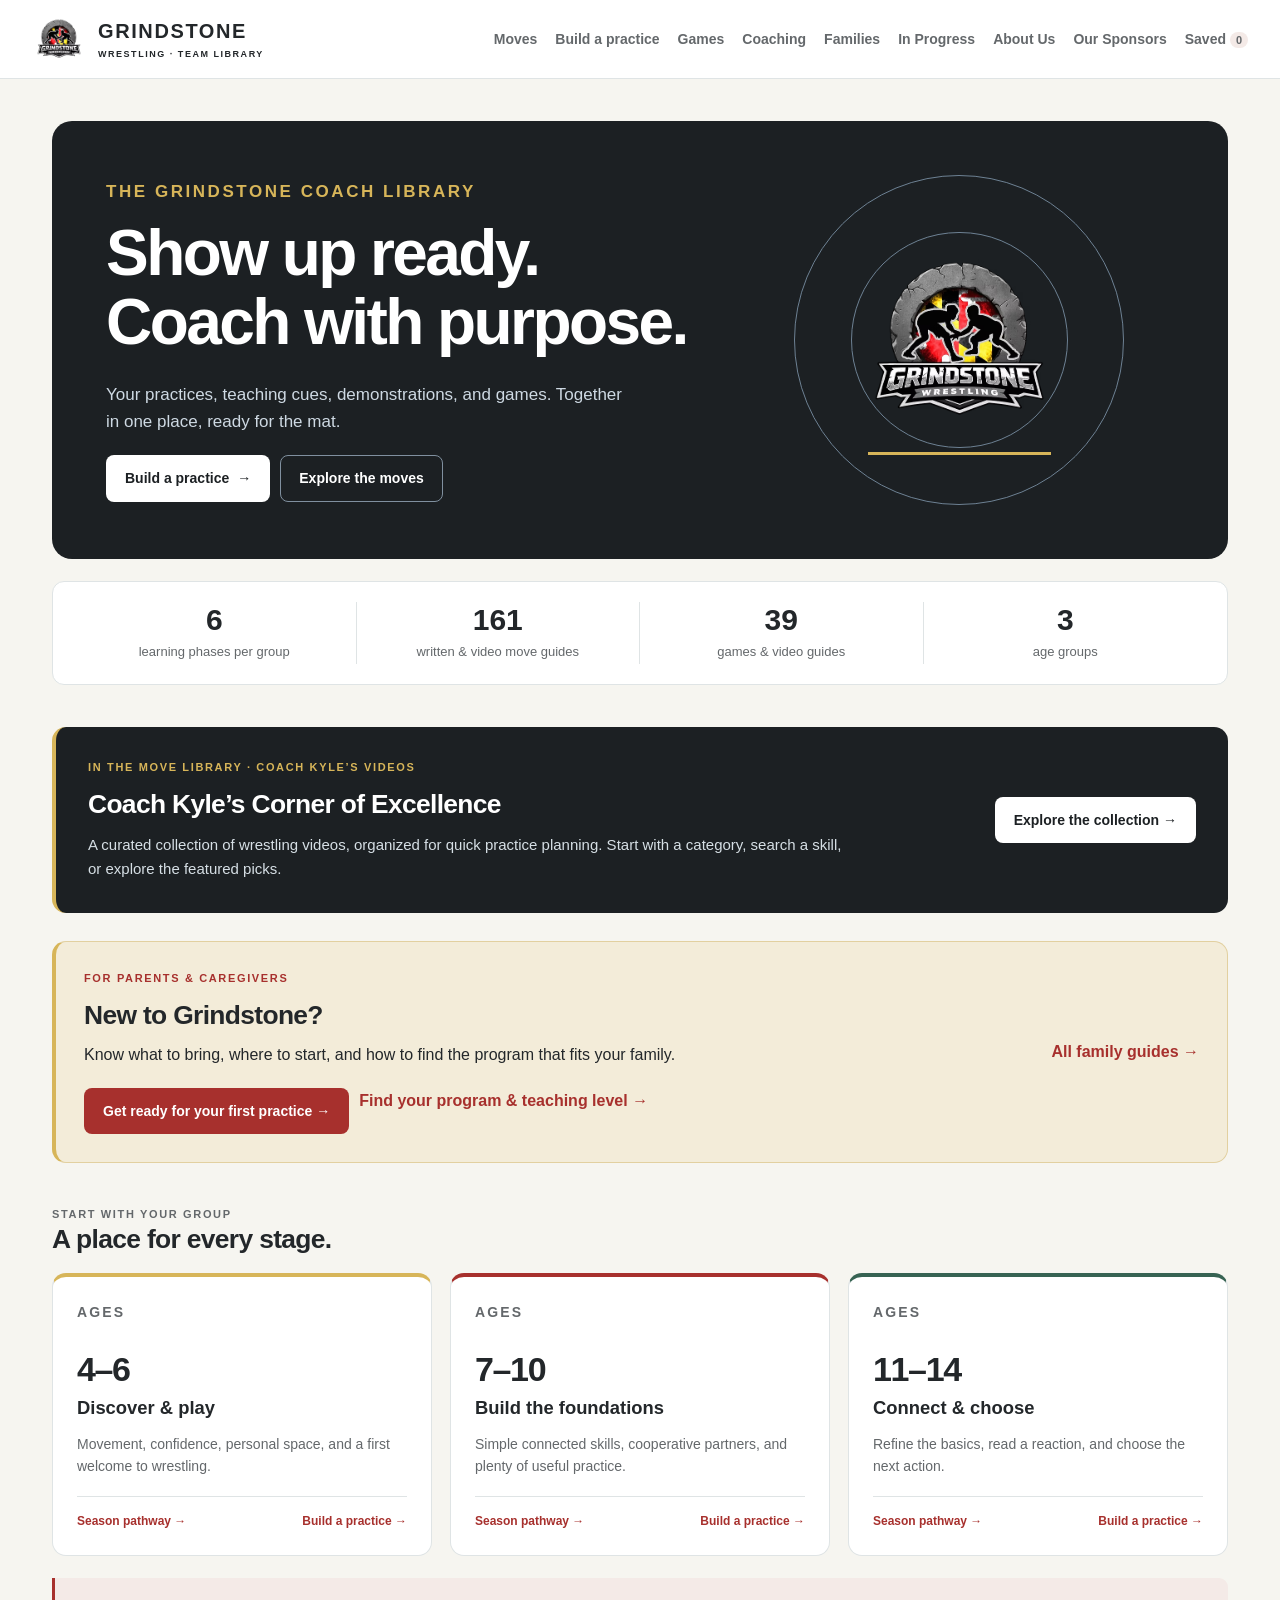
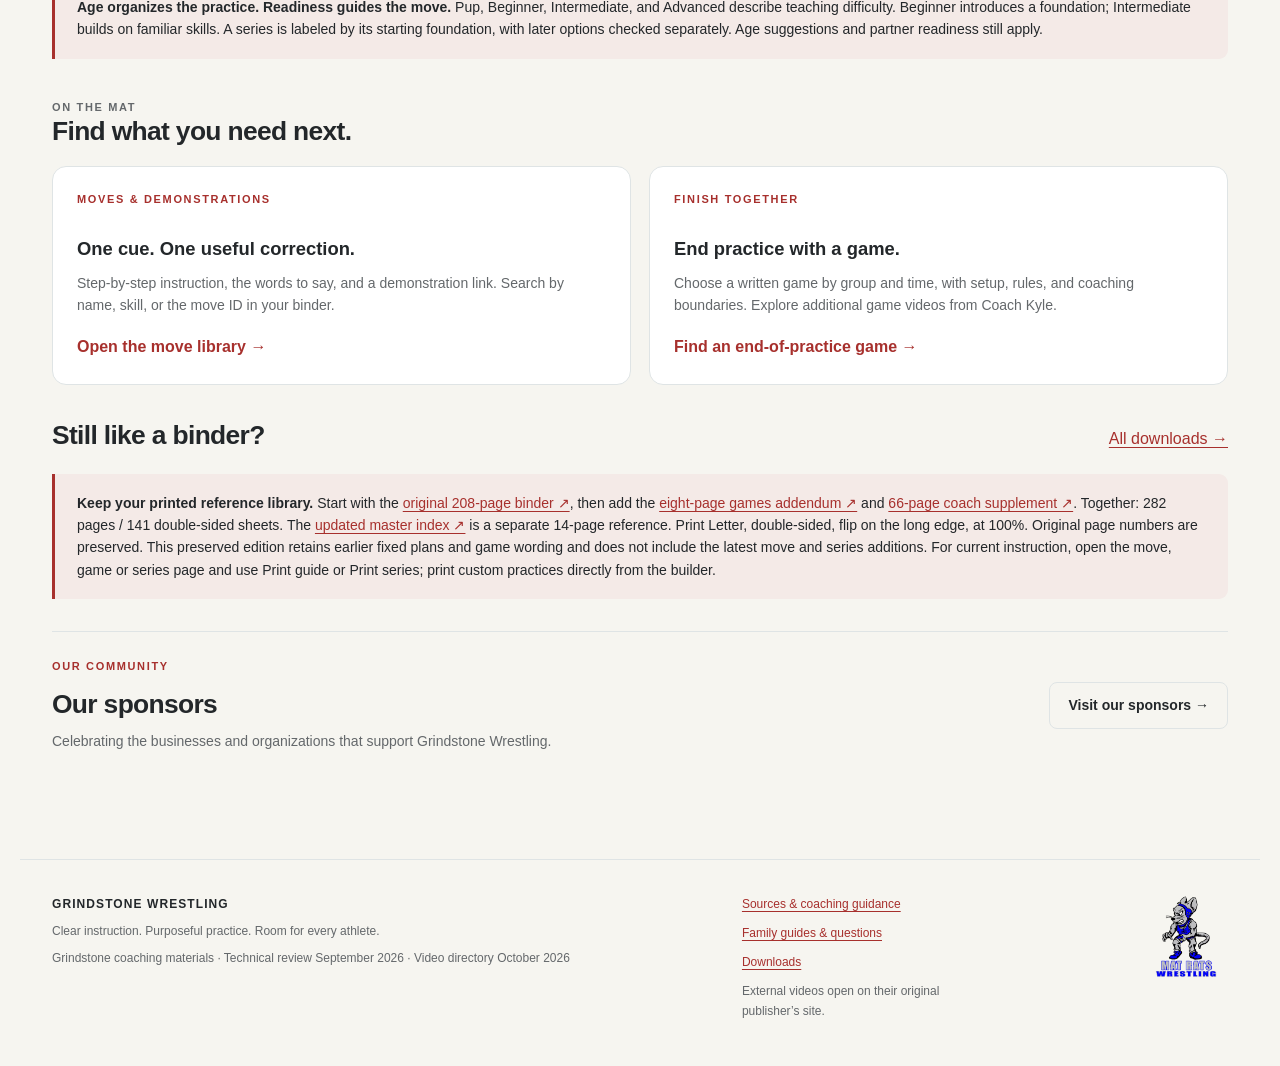
==== index.html @ ae40151b "Add four Valkyries coach biographies and portraits" ====
<!doctype html>
<html lang="en"><head><meta charset="utf-8"><meta name="viewport" content="width=device-width,initial-scale=1"><meta name="theme-color" content="#1c2023"><meta name="description" content="Grindstone Wrestling coaching library: a custom practice builder, season skill pathways, written move guides, games, Coach Kyle’s video collection, family guides, and printable resources."><title>Grindstone Wrestling | Team Library</title><link rel="icon" href="assets/grindstone-logo.png"><link rel="stylesheet" href="style.css?v=4ca89dc554951441"><link rel="stylesheet" href="practice-builder.css?v=85c6fc8cac04ddb3"><link rel="stylesheet" href="tracker.css?v=bd8558c9a87bf60a"><link rel="stylesheet" href="practice-weeks.css?v=9694ec90bd6e56fa"><link rel="stylesheet" href="practice-components.css?v=dddf33a0c3a20bec"><link rel="stylesheet" href="family-quickstart.css?v=2c8e341fd6655245"><link rel="stylesheet" href="family-layout.css?v=bd203a49f47d8bb0"><link rel="stylesheet" href="library-tags.css?v=df0f4c45fb83d7e5"><script defer src="data.js?v=37b17bb9caf6c334"></script><script defer src="game-video-fixes.js?v=f335a38151b17b1e"></script><script defer src="family-data.js?v=5dd23708ea738376"></script><script defer src="sponsors-data.js?v=70323e143d63f735"></script><script defer src="kyle-data.js?v=bf9dfcea213046a1"></script><script defer src="kyle-instruction-data.js?v=488860e9c0500130"></script><script defer src="coaches-data.js?v=f2b7b2a36d5d830c"></script><script defer src="video-additions.js?v=8f9f8f040dd5d085"></script><script defer src="game-guides-a.js?v=194e6e3c89135d4e"></script><script defer src="game-guides-b.js?v=dc04819654a781fb"></script><script defer src="game-guides-c.js?v=571a7c2d85ea2000"></script><script defer src="game-guide-library.js?v=3f4e80cde2b19f16"></script><script defer src="move-tags.js?v=8df71484b7c2ebd1"></script><script defer src="season-data.js?v=6328ae90b2279a3a"></script><script defer src="series-moves.js?v=9d34277285f79aff"></script><script defer src="series-bottom.js?v=211c71970cf83b44"></script><script defer src="series-neutral.js?v=f5ae047f15cb8068"></script><script defer src="series-top.js?v=e21d5e514ef16245"></script><script defer src="series-escapes.js?v=c2540f3968305f3a"></script><script defer src="series-foundation.js?v=773c4c048453532f"></script><script defer src="series-top-additions.js?v=112399aaa695e87b"></script><script defer src="series-neutral-additions.js?v=d6d6e8ee6f4bc394"></script><script defer src="series-ready-additions.js?v=670836607346fd11"></script><script defer src="series-neutral-next.js?v=6419f7ab7ae8ef12"></script><script defer src="series-top-next.js?v=fbc6a8b38094007c"></script><script defer src="series-defense-next.js?v=ac634275ea9de3e6"></script><script defer src="series-switch-next.js?v=a3baa597f721747b"></script><script defer src="series-western.js?v=d05718100fc098d5"></script><script defer src="series-navy.js?v=c7c18b15d5b59d89"></script><script defer src="series-leg-one.js?v=93b348d684274971"></script><script defer src="series-leg-two.js?v=3af195d7129bab5a"></script><script defer src="series-leg-escapes.js?v=046c237f5cfdb355"></script><script defer src="series-next-neutral.js?v=57aaafa769ca3c95"></script><script defer src="series-next-top.js?v=ea2548effbca03b0"></script><script defer src="series-next-bottom.js?v=51427c1d76f5232e"></script><script defer src="series-library.js?v=cf0efc7a5ab94d92"></script><script defer src="practice-frameworks.js?v=d27d1e3725abb699"></script><script defer src="pathway-data.js?v=190d50528b0abadd"></script><script defer src="series-expansion.js?v=b48f3c55fc962d6d"></script><script defer src="series-teaching-groups.js?v=dfc3ae0d0acf7b94"></script><script defer src="catalog-tags.js?v=659eaba0de85dfcf"></script><script defer src="skill-pathway.js?v=e6ef7c8a55eecb63"></script><script defer src="practice-weeks.js?v=5085e78011a995c0"></script><script defer src="practice-components.js?v=e50db696cb1d8d7a"></script><script defer src="practice-builder.js?v=e5116b4def14098e"></script><script defer src="tracker-config.js?v=cee72906b53d09b8"></script><script defer src="tracker-model.js?v=273b30e9f3ad718e"></script><script defer src="tracker-store.js?v=25a95aa0da11f5f2"></script><script defer src="tracker-ui.js?v=239043a65cdef3cd"></script><script defer src="in-progress-data.js?v=55751dc6cdb96efb"></script><script defer src="series-research-status.js?v=63956604ddf05722"></script><script defer src="in-progress.js?v=8600c8e338617196"></script><script defer src="move-reactions.js?v=f60d4e0e85b3307c"></script><script defer src="app.js?v=78ee411c33e94fb0"></script></head>
<body><a class="skip" href="#main">Skip to content</a><header class="site-header"><div class="header-inner"><a class="brand" href="#home" aria-label="Grindstone wrestling library home"><img src="assets/grindstone-logo.png" alt="" width="54" height="54"><span>GRINDSTONE<small>WRESTLING · TEAM LIBRARY</small></span></a><button id="menu-toggle" class="menu-toggle" type="button" data-menu-toggle aria-expanded="false" aria-controls="site-navigation">Menu</button><nav id="site-navigation" aria-label="Main navigation" data-open="false"><a href="#moves">Moves</a><a href="#practices">Build a practice</a><a href="#games">Games</a><a href="#coaching">Coaching</a><a href="#families">Families</a><a href="#in-progress">In Progress</a><a href="#about">About Us</a><a href="#sponsors">Our Sponsors</a><a href="#saved" class="saved-nav" aria-label="Saved items">Saved <span id="saved-count">0</span></a></nav></div></header><main id="main" tabindex="-1"><p class="loading">Opening the coaching library…</p></main><noscript><div class="noscript"><h1>Grindstone Team Library</h1><p>Enable JavaScript to search the library, or use the complete printable collection.</p><a href="downloads/coaching-binder.pdf">Open the full coaching binder</a><p><a href="downloads/parent-guide.pdf">Open the family guide</a></p></div></noscript><footer><div><strong>GRINDSTONE WRESTLING</strong><p>Clear instruction. Purposeful practice. Room for every athlete.</p><p class="fine">Grindstone coaching materials · Technical review September 2026 · Video directory October 2026</p></div><div class="footer-links"><a href="#coaching">Sources & coaching guidance</a><a href="#families">Family guides & questions</a><a href="#downloads">Downloads</a><span>External videos open on their original publisher’s site.</span></div><img src="assets/mat-rats-logo.png" width="84" height="84" alt="Westminster Mat Rats"></footer><div id="toast" role="status" aria-live="polite"></div><script defer src="analytics.js?v=58530f305f972a01"></script></body></html>
---- style.css ----
:root{--ink:#23272a;--muted:#64686b;--blue:#a7302d;--navy:#1c2023;--paper:#f6f5f0;--white:#fff;--line:#dfe4e5;--gold:#d7b559;--pale:#f4eae7;--green:#376353;--radius:14px}*{box-sizing:border-box}html{scroll-behavior:smooth;scroll-padding-top:100px}body{margin:0;color:var(--ink);background:var(--paper);font:16px/1.6 "Segoe UI",Arial,sans-serif}a{color:var(--blue);text-decoration-thickness:1px;text-underline-offset:3px}a:hover{text-decoration:underline}button,input,select{font:inherit}button,a,input,select,summary{-webkit-tap-highlight-color:transparent}:focus-visible{outline:3px solid #b38114;outline-offset:4px}button{cursor:pointer}img{max-width:100%;object-fit:contain}h1,h2,h3,p{margin-top:0}h1{font-size:clamp(2.2rem,4.2vw,3.8rem);line-height:1.08;letter-spacing:-.04em}h2{font-size:1.65rem;line-height:1.2;letter-spacing:-.025em}h3{font-size:1.15rem;line-height:1.35}p{margin-bottom:1rem}.skip{position:fixed;top:-100px;left:20px;z-index:20;padding:12px;background:white}.skip:focus{top:10px}.site-header{background:rgba(255,255,255,.98);border-bottom:1px solid var(--line);position:sticky;top:0;z-index:10}.header-inner{max-width:1300px;margin:auto;padding:12px 32px;display:flex;align-items:center;justify-content:space-between;gap:24px}.brand{display:flex;align-items:center;gap:12px;text-decoration:none;color:var(--ink);font-weight:850;font-size:20px;letter-spacing:.08em;line-height:1.2}.brand small{display:block;font-size:9px;letter-spacing:.17em;margin-top:6px}.brand img{width:54px;height:54px}.site-header nav{display:flex;align-items:center;gap:23px;white-space:nowrap}.site-header nav a{font-size:14px;font-weight:650;text-decoration:none;color:var(--muted);padding:8px 0}.site-header nav a.active{color:var(--blue);box-shadow:0 2px var(--blue)}#saved-count{font-size:11px;background:var(--pale);padding:2px 6px;border-radius:9px}main{max-width:1240px;margin:0 auto;padding:42px 32px 80px;min-height:70vh;outline:none}.eyebrow{font-size:11px;font-weight:800;letter-spacing:.15em;text-transform:uppercase;color:var(--blue);margin-bottom:13px}.hero{background:var(--navy);border-radius:20px;padding:54px;color:white;display:grid;grid-template-columns:1.4fr 1fr;gap:38px;align-items:center;overflow:hidden;position:relative}.hero .eyebrow{color:var(--gold)}.hero h1{font-size:clamp(2.6rem,5vw,4.6rem);max-width:650px;margin-bottom:24px}.hero p{max-width:520px;color:#ced9e3;font-size:17px}.mat-art{aspect-ratio:1;max-width:330px;width:100%;margin:auto;display:grid;place-items:center;border:1px solid #6d8193;border-radius:50%;position:relative}.mat-art:before{content:"";position:absolute;inset:17%;border:1px solid #6d8193;border-radius:50%}.mat-art img{width:62%;position:relative;background:transparent;border-radius:0;padding:6px}.mat-art .mat-line{position:absolute;width:56%;height:3px;background:var(--gold);bottom:15%}.buttons{display:flex;flex-wrap:wrap;gap:10px;margin:20px 0 0}.button{display:inline-flex;align-items:center;justify-content:center;gap:8px;padding:11px 18px;background:var(--blue);border:1px solid transparent;border-radius:8px;color:white;text-decoration:none;font-weight:650;font-size:14px;min-height:44px}.button:hover{background:#852522;text-decoration:none}.button.light{background:white;color:var(--navy)}.button.outline{background:transparent;border-color:var(--line);color:var(--ink)}.hero .button.outline{border-color:#80909f;color:white}.button.small{padding:7px 12px;font-size:13px}.stats{display:grid;grid-template-columns:repeat(4,1fr);background:white;border:1px solid var(--line);border-radius:12px;margin:22px 0 42px;padding:20px}.stat{text-align:center;border-right:1px solid var(--line)}.stat:last-child{border:0}.stat strong{font-size:30px;line-height:1.2;display:block}.stat span{font-size:13px;color:var(--muted)}.section-head{display:flex;gap:20px;justify-content:space-between;align-items:end;margin:35px 0 18px}.section-head h2{margin:0}.section-head p{margin:5px 0 0;color:var(--muted)}.grid{display:grid;grid-template-columns:repeat(3,minmax(0,1fr));gap:18px}.grid.two{grid-template-columns:repeat(2,minmax(0,1fr))}.card{background:var(--white);border:1px solid var(--line);border-radius:var(--radius);padding:24px;display:flex;flex-direction:column;position:relative;min-width:0}.card:hover{border-color:#a9bdcc}.card h3{margin:15px 0 10px;padding-right:20px}.card h3 a{color:var(--ink);text-decoration:none}.card h3 a:hover{color:var(--blue);text-decoration:underline}.card p{font-size:14px;color:var(--muted);margin-bottom:18px}.card .card-bottom{margin-top:auto;padding-top:15px;border-top:1px solid var(--line);display:flex;align-items:center;justify-content:space-between;gap:10px;font-size:12px;color:var(--muted)}.card-link{font-weight:700;text-decoration:none}.badge{display:inline-block;width:fit-content;padding:3px 8px;border-radius:5px;font-size:10px;font-weight:800;letter-spacing:.05em;text-transform:uppercase;background:var(--pale);color:var(--blue)}.badge.pup{background:#f3ebd1;color:#705719}.badge.advanced{background:#e6eee9;color:var(--green)}.badge.shorts{background:#faece8;color:#8f3c2c}.badges{display:flex;gap:7px;align-items:center;flex-wrap:wrap}.id{font-family:Consolas,monospace;color:var(--muted);font-size:12px}.save-button{position:absolute;right:16px;top:16px;width:36px;height:36px;border:1px solid var(--line);border-radius:50%;background:white;font-size:21px;line-height:1;color:var(--muted)}.save-button[aria-pressed=true]{background:#fff5d4;color:#825d00;border-color:#d7b559}.pathway{border-top:4px solid var(--blue)}.pathway.pup{border-top-color:var(--gold)}.pathway.advanced{border-top-color:var(--green)}.pathway .age{font-size:34px;font-weight:800;letter-spacing:-.04em}.pathway h3{margin:0 0 12px}.note{padding:18px 22px;background:var(--pale);border-left:3px solid var(--blue);border-radius:0 9px 9px 0;margin:22px 0;font-size:14px}.note p:last-child{margin-bottom:0}.page-title{max-width:760px;margin-bottom:28px}.page-title h1{margin-bottom:15px}.page-title p{font-size:17px;color:var(--muted)}.filters{display:flex;gap:13px;align-items:end;flex-wrap:wrap;padding:20px;background:white;border:1px solid var(--line);border-radius:12px;margin:22px 0}.field{display:flex;flex-direction:column;gap:6px;flex:1;min-width:145px}.field.search{flex:2;min-width:230px}.field label{font-size:11px;text-transform:uppercase;font-weight:800;letter-spacing:.07em}.field input,.field select{width:100%;min-height:44px;padding:10px 12px;border:1px solid #bbc7cf;border-radius:7px;color:var(--ink);background:white;font-size:14px}.result-count{font-size:13px;color:var(--muted);margin:16px 0}.empty{padding:45px;text-align:center;background:white;border:1px dashed #abb7bf;border-radius:12px;grid-column:1/-1}.back{display:inline-block;margin-bottom:22px;font-weight:650;font-size:13px;text-decoration:none}.detail-heading{display:flex;justify-content:space-between;gap:20px;align-items:start;margin-bottom:25px}.detail-heading h1{font-size:clamp(2rem,3.5vw,3rem);margin:12px 0 15px}.detail-heading p{max-width:760px;color:var(--muted);font-size:17px;margin:0}.detail-actions{display:flex;gap:8px;flex-shrink:0}.detail-actions button{position:static}.detail-layout{display:grid;grid-template-columns:minmax(0,1fr) 315px;gap:28px;align-items:start}.panel{border:1px solid var(--line);border-radius:var(--radius);padding:27px;background:white;margin-bottom:20px}.panel h2{font-size:1.3rem;margin-bottom:18px}.panel h3{margin-top:22px;font-size:1rem}.steps{padding:0;list-style:none;counter-reset:step}.steps li{position:relative;padding:0 0 24px 46px;counter-increment:step}.steps li:last-child{padding-bottom:0}.steps li:before{content:counter(step);position:absolute;left:0;top:0;width:29px;height:29px;background:var(--pale);color:var(--blue);border-radius:50%;text-align:center;line-height:29px;font-size:13px;font-weight:800}.cue-panel{background:var(--navy);color:white;border:0}.cue-panel h2{font-size:11px;text-transform:uppercase;letter-spacing:.13em;color:#c1d3e3}.cue{font-size:22px;font-weight:700;line-height:1.4;margin:10px 0 18px}.cue:last-child{margin-bottom:0}.meta-title{font-size:11px;font-weight:800;text-transform:uppercase;letter-spacing:.09em;color:var(--muted);margin-bottom:7px}.small-copy{font-size:14px}.correction{display:grid;grid-template-columns:1fr 1fr;gap:20px}.video-card{border-top:4px solid var(--blue)}.video-card .button{width:100%;margin-top:12px}.video-card h3{margin:13px 0 7px}.video-card p{font-size:13px;color:var(--muted)}.video-card .fine{font-size:11px}.source-list{padding-left:20px;overflow-wrap:anywhere}.source-list li{margin-bottom:16px;font-size:14px}.source-list small{display:block;color:var(--muted);margin-top:5px}details{border-top:1px solid var(--line);padding:15px 0}summary{cursor:pointer;font-weight:700;font-size:14px}details p,details li{font-size:14px}details .detail-body{padding-top:15px}.research-section{margin-bottom:18px}.research-section h3{font-size:14px}.research-section li{margin-bottom:8px}.breadcrumbs{font-size:12px;color:var(--muted);margin-bottom:20px}.chip-links{display:flex;gap:8px;flex-wrap:wrap}.chip-links a{padding:6px 10px;background:var(--pale);border-radius:5px;font-size:12px;text-decoration:none;font-weight:650}.practice-block{border-left:2px solid #b7cddd;padding:0 0 24px 23px;position:relative}.practice-block:before{content:"";position:absolute;width:10px;height:10px;left:-6px;top:7px;background:var(--blue);border-radius:50%}.practice-block:last-child{padding-bottom:0}.practice-block h3{margin:0 0 9px}.practice-time{font-size:11px;color:var(--blue);font-weight:800;letter-spacing:.04em;margin-bottom:5px}.practice-block p{margin:0;font-size:15px}.guide-layout{display:grid;grid-template-columns:230px minmax(0,1fr);gap:28px}.toc{background:white;border:1px solid var(--line);border-radius:12px;padding:20px;position:sticky;top:110px;max-height:75vh;overflow:auto}.toc a{display:block;font-size:12px;margin:12px 0;text-decoration:none}.prose{min-width:0;background:white;padding:34px;border:1px solid var(--line);border-radius:14px;overflow-wrap:anywhere}.prose h1{font-size:2rem}.prose h2{font-size:1.45rem;margin-top:38px;padding-top:20px;border-top:1px solid var(--line)}.prose h3{margin-top:25px}.prose table{width:100%;border-collapse:collapse;font-size:13px;display:block;overflow-x:auto}.prose td,.prose th{border:1px solid var(--line);padding:10px;text-align:left;vertical-align:top}.prose th{background:var(--pale)}.prose li{margin-bottom:8px}.download-card .button{align-self:start;margin-top:auto}.fine{font-size:12px;color:var(--muted)}.link-list{list-style:none;padding:0}.link-list li{padding:10px 0;border-bottom:1px solid var(--line)}footer{border-top:1px solid var(--line);max-width:1240px;margin:auto;padding:35px 32px 45px;display:flex;justify-content:space-between;gap:30px;font-size:12px;color:var(--muted)}footer strong{font-size:12px;letter-spacing:.09em;color:var(--ink)}footer p{margin:8px 0}.footer-links{display:flex;flex-direction:column;gap:10px;max-width:230px}footer img{align-self:start}.loading,.noscript{padding:45px}.muted{color:var(--muted)}#toast{position:fixed;bottom:20px;left:50%;transform:translateX(-50%);background:var(--navy);color:white;padding:10px 20px;border-radius:9px;z-index:25;opacity:0;pointer-events:none;transition:opacity .2s;font-size:13px}#toast.show{opacity:1}.inline-id{font-size:inherit;white-space:nowrap}
@media(max-width:1000px){.header-inner{flex-wrap:wrap;gap:5px}.site-header nav{width:100%;justify-content:space-between;gap:17px}.brand{font-size:18px}.brand img{width:42px;height:42px}.hero{padding:38px;grid-template-columns:1.5fr 1fr}.detail-layout{grid-template-columns:minmax(0,1fr) 275px}.guide-layout{grid-template-columns:190px minmax(0,1fr)}.toc{top:145px}html{scroll-padding-top:140px}.grid{gap:13px}.card{padding:20px}}
@media(max-width:720px){main{padding:28px 18px 50px}.header-inner{padding:10px 18px}.site-header nav{display:grid;grid-template-columns:repeat(3,minmax(0,1fr));gap:2px 12px;padding:5px 0;overflow:visible}.site-header nav a{text-align:center}.site-header nav a{font-size:12px}.hero{padding:30px 25px;grid-template-columns:1fr}.hero h1{font-size:2.8rem}.hero p{font-size:15px}.mat-art{display:none}.stats{padding:16px 8px;margin-bottom:28px}.stat strong{font-size:24px}.stat span{font-size:10px}.grid,.grid.two{grid-template-columns:1fr}.section-head{align-items:start}.section-head>a{font-size:12px;white-space:nowrap}.card{padding:22px}.pathway .age{font-size:30px}.detail-layout{grid-template-columns:1fr;gap:0}.detail-heading{flex-direction:column}.detail-heading p{font-size:15px}.detail-actions{align-self:stretch}.detail-actions .button{flex:1}.panel{padding:23px}.detail-sidebar{display:grid;grid-template-columns:1fr}.video-card{order:-1}.correction{grid-template-columns:1fr;gap:0}.filters{padding:16px;gap:12px}.field.search{flex-basis:100%;min-width:0}.field{min-width:110px}.guide-layout{grid-template-columns:1fr}.toc{position:static;max-height:200px}.prose{padding:23px}.prose h1{font-size:1.6rem}.prose h2{font-size:1.2rem}.steps li{padding-left:42px}footer{padding:25px 18px;flex-wrap:wrap;gap:20px}footer>div:first-child{flex-basis:100%}footer img{margin-left:auto;width:70px}.page-title h1{font-size:2.3rem}.note{padding:16px}.empty{padding:30px 20px}}
@media(prefers-reduced-motion:reduce){html{scroll-behavior:auto}*{transition:none!important}}
@media print{body{background:white;font-size:11pt}.site-header,footer,.back,.detail-actions,.save-button,.filters,#toast,.skip,.no-print,.toc{display:none!important}main{max-width:none;margin:0;padding:0}.detail-layout,.guide-layout{display:block}.panel,.prose{border:0;padding:0;margin-bottom:22px;break-inside:avoid}.detail-heading h1{font-size:24pt}.cue-panel{color:black;background:#eee;padding:14px}.cue-panel h2{color:black}.cue{font-size:15pt}.video-card{border-top:1px solid #999;padding-top:12px}.video-card .button{display:none}.video-card a[href]:after{content:" (" attr(href) ")";font-size:9pt}.grid{grid-template-columns:1fr 1fr}.card{break-inside:avoid}.hero{background:white;color:black;padding:0}.hero p{color:black}.mat-art{display:none}.button,.buttons{display:none}h1,h2,h3{break-after:avoid}.steps li{break-inside:avoid}.practice-block{break-inside:avoid}details:not([open]){display:none}a{color:black}.detail-sidebar{display:block}.prose table{display:table}.stats{border:0}.print-note{display:block}}
/* Family guides and resources share the coaching library's visual language. */
.family-welcome{display:grid;grid-template-columns:1.4fr 1fr;gap:32px;padding:30px;background:white;border:1px solid var(--line);border-top:4px solid var(--blue);border-radius:var(--radius);margin:24px 0 32px}.family-welcome h2{margin-bottom:12px}.family-welcome p{color:var(--muted);font-size:15px}.family-start{padding:22px;background:var(--paper);border-radius:10px;align-self:center}.family-start ol{margin:0;padding-left:22px}.family-start li{padding-left:4px;margin:8px 0;font-size:14px}.family-card .eyebrow{margin:0;color:var(--blue)}.family-card .card-link{margin-top:auto}.family-callout{display:flex;align-items:center;justify-content:space-between;gap:26px;background:#f3ecd9;border:1px solid #e2d0a0;border-left:4px solid var(--gold);border-radius:var(--radius);padding:28px;margin:28px 0}.family-callout>div{max-width:750px}.family-callout h2{margin-bottom:10px}.family-callout p:last-child{margin-bottom:0;font-size:15px;color:var(--muted)}.family-callout>.button{flex-shrink:0}.home-family{margin:0 0 38px}.presenter-feature{display:flex;justify-content:space-between;gap:24px;align-items:center}.presenter-feature p:last-child{margin-bottom:0}.presenter-feature .buttons{flex-shrink:0;margin-top:0;max-width:240px}.family-article .prose>section:first-child h2{border-top:0;margin-top:0;padding-top:0}.family-article section,.download-group{scroll-margin-top:120px}.family-toc-links{border-top:1px solid var(--line);margin-top:18px;padding-top:8px}.family-reviewed{margin-top:28px;padding-top:18px;border-top:1px solid var(--line)}.family-sources .link-list{overflow-wrap:anywhere}.faq-tools{display:flex;justify-content:space-between;gap:16px;align-items:center;margin:14px 0}.faq-tools .buttons{margin:0}.faq-tools .result-count{margin:0}.faq-list{max-width:900px}.faq-item{background:white;border:1px solid var(--line);border-radius:10px;margin:12px 0;padding:0;overflow:hidden}.faq-item summary{font-size:16px;padding:18px 22px;line-height:1.45}.faq-item[open] summary{color:var(--blue);border-bottom:1px solid var(--line)}.faq-answer{padding:18px 22px;font-size:15px;overflow-wrap:anywhere}.faq-answer p,.faq-answer li{font-size:15px}.faq-answer>:last-child{margin-bottom:0}.faq-filters{margin-bottom:12px}.faq-tools button:disabled{opacity:.5;cursor:default}.download-nav{display:flex;gap:10px;flex-wrap:wrap;margin:24px 0 32px}.download-nav a{display:flex;gap:10px;align-items:center;padding:11px 18px;background:white;border:1px solid var(--line);border-radius:8px;font-weight:700;text-decoration:none}.download-nav a:hover{border-color:var(--blue)}.download-nav span{font-size:12px;background:var(--pale);color:var(--blue);border-radius:10px;padding:1px 7px}.download-group{margin:38px 0 52px;outline:none}.download-group .section-head p{max-width:740px;font-size:15px}.download-group:focus-visible{outline:3px solid #b38114;outline-offset:8px}
@media(max-width:1000px){.family-article section,.download-group{scroll-margin-top:160px}.family-callout{align-items:flex-start;flex-direction:column}.presenter-feature{align-items:flex-start;flex-direction:column}.presenter-feature .buttons{max-width:none}}
@media(max-width:720px){html{scroll-padding-top:180px}.site-header nav{grid-template-columns:repeat(4,minmax(0,1fr));gap:2px 8px}.site-header nav a{min-height:40px;display:flex;justify-content:center;align-items:center;gap:4px}.family-welcome{grid-template-columns:1fr;padding:23px;gap:18px}.family-start{padding:18px}.family-callout{padding:23px;gap:18px}.family-callout>.button{align-self:stretch}.faq-tools{align-items:flex-start;flex-direction:column;gap:12px}.faq-item summary,.faq-answer{padding:17px 18px}.family-article section,.download-group{scroll-margin-top:180px}.download-nav{gap:7px}.download-nav a{padding:10px 12px;font-size:14px}.download-group{margin-top:28px}}
@media print{.family-welcome,.family-callout{display:block;background:white;border:1px solid #bbb;break-inside:avoid}.family-start{background:white}.faq-filters,.faq-tools .buttons,.download-nav,.family-toc-links{display:none!important}.faq-item{break-inside:avoid}.family-article .prose section{break-inside:auto}.family-reviewed{font-size:9pt}.family-callout p{color:black}}

/* Coach Kyle's collection and the club's supporters. */
.site-header nav{gap:18px}.site-header nav .kyle-nav{display:flex;flex-direction:column;justify-content:center;align-items:center;gap:2px;white-space:normal;line-height:1.15;text-align:center;font-size:12px;max-width:142px}.kyle-nav small{font-size:10px;font-weight:600}.kyle-callout{display:flex;justify-content:space-between;align-items:center;gap:30px;padding:32px;margin:28px 0;background:var(--navy);color:white;border-radius:var(--radius);border-left:4px solid var(--gold)}.kyle-callout .eyebrow{color:var(--gold)}.kyle-callout h2{margin-bottom:12px}.kyle-callout p:last-child{font-size:15px;color:#d6dfe5;margin-bottom:0}.kyle-callout>div{max-width:770px}.kyle-callout>.button{flex-shrink:0}.kyle-summary{display:flex;flex-wrap:wrap;gap:10px 22px;color:var(--muted);font-size:14px;margin-top:-10px}.kyle-summary span+span{border-left:1px solid var(--line);padding-left:22px}.kyle-featured{background:#f3ecd9;border:1px solid #e2d0a0;border-radius:12px;padding:24px;margin:26px 0}.kyle-featured h2{font-size:1.35rem;margin:0 0 16px}.kyle-featured .eyebrow{margin-bottom:8px}.kyle-featured .chip-links a{background:white;border:1px solid #e2d0a0;color:var(--ink);padding:8px 11px;line-height:1.4}.kyle-pick-filter{display:flex;align-items:center;gap:9px;min-height:44px;font-size:14px;cursor:pointer}.kyle-pick-filter input{width:18px;height:18px;accent-color:var(--blue);flex-shrink:0}.kyle-categories{display:flex;flex-wrap:wrap;gap:8px;margin:22px 0 12px}.kyle-categories button{display:flex;align-items:center;gap:9px;border:1px solid var(--line);background:white;color:var(--ink);border-radius:8px;padding:10px 13px;font-size:13px;font-weight:650;min-height:44px}.kyle-categories button[aria-pressed=true]{background:var(--navy);border-color:var(--navy);color:white}.kyle-categories span{font-size:11px;background:var(--pale);color:var(--blue);padding:1px 6px;border-radius:8px}.kyle-category-group{margin-bottom:38px}.kyle-category-group .section-head p:not(.eyebrow){font-size:14px;max-width:740px}.kyle-card{padding:0;overflow:hidden}.kyle-card-body{padding:22px;display:flex;flex-direction:column;flex:1}.kyle-card h3{padding-right:0;margin:14px 0 6px}.kyle-card .kyle-publisher{font-size:12px;font-weight:650;color:var(--blue);margin-bottom:12px}.kyle-card-links{display:flex;align-items:center;justify-content:space-between;gap:12px;flex-wrap:wrap;margin-top:auto;padding-top:8px}.kyle-card-links .card-link{font-size:12px}.kyle-thumbnail{display:grid;position:relative;place-items:center;aspect-ratio:16/9;background:#161b1f;overflow:hidden;text-decoration:none;min-width:0}.kyle-thumbnail>img{width:100%;height:100%;object-fit:contain}.kyle-play{position:absolute;top:50%;left:50%;transform:translate(-50%,-50%);display:grid;place-items:center;width:46px;height:46px;border-radius:50%;color:white;background:rgba(167,48,45,.93);font-size:20px;padding-left:3px;box-shadow:0 0 0 5px rgba(255,255,255,.12)}.kyle-image-label{position:absolute;bottom:10px;right:10px;background:rgba(0,0,0,.78);border-radius:4px;color:white;padding:4px 8px;font-size:11px;font-weight:650}.kyle-fallback{display:none;text-align:center;color:#d6dfe5;font-size:13px;padding:12px}.kyle-fallback img{display:block;margin:0 auto 7px}.kyle-thumbnail.is-fallback>img,.kyle-thumbnail.is-fallback .kyle-play{display:none}.kyle-thumbnail.is-fallback .kyle-fallback{display:block}.kyle-detail .kyle-thumbnail{border-radius:var(--radius);margin-bottom:22px}.kyle-focus{padding-left:22px}.kyle-focus li{padding-left:4px;margin-bottom:12px}.kyle-source{margin:0}.kyle-source dt{font-size:11px;text-transform:uppercase;letter-spacing:.06em;font-weight:750;color:var(--muted);margin:14px 0 4px}.kyle-source dd{margin:0 0 12px;font-size:14px;overflow-wrap:anywhere}.kyle-pager{display:grid;grid-template-columns:1fr auto 1fr;gap:20px;align-items:center;border-top:1px solid var(--line);padding-top:24px;margin-top:10px}.kyle-pager a{text-decoration:none}.kyle-pager a:last-child{text-align:right}.kyle-pager small{display:block;font-size:10px;letter-spacing:.05em;margin-bottom:6px}.kyle-pager strong{font-size:14px;color:var(--ink)}.kyle-pager-all{font-size:13px}.sponsor-home{display:flex;align-items:center;justify-content:space-between;gap:24px;padding:26px 0;margin-top:32px;border-top:1px solid var(--line)}.sponsor-home h2{margin-bottom:10px}.sponsor-home p:last-child{margin-bottom:0;color:var(--muted);font-size:14px}.sponsor-home .button{flex-shrink:0}.sponsor-empty{text-align:center;padding:48px 25px}.sponsor-empty img{margin-bottom:22px}.sponsor-empty h2{font-size:1.35rem;margin:0}.sponsor-card h2{font-size:1.3rem;margin-top:20px}.sponsor-logo{height:140px;display:grid;place-items:center;background:var(--paper);padding:18px;border-radius:9px}.sponsor-logo>img{max-width:100%;max-height:104px}.sponsor-logo-fallback{display:none;font-size:20px;font-weight:700;text-align:center}.sponsor-logo.is-fallback>img{display:none}.sponsor-logo.is-fallback .sponsor-logo-fallback{display:block}
@media(max-width:1100px) and (min-width:1001px){.header-inner{flex-wrap:wrap;gap:5px}.site-header nav{width:100%;justify-content:space-between}.brand img{width:42px;height:42px}}
@media(max-width:1000px){.site-header nav{gap:12px}.kyle-callout{align-items:flex-start;flex-direction:column}.sponsor-home{align-items:flex-start;flex-direction:column}}
@media(max-width:720px){html{scroll-padding-top:220px}.site-header nav{grid-template-columns:repeat(3,minmax(0,1fr));gap:2px 8px}.site-header nav .kyle-nav{max-width:none;font-size:11px;min-height:44px;padding:5px 0}.kyle-nav small{font-size:10px}.kyle-callout{padding:24px;gap:20px}.kyle-callout>.button{align-self:stretch}.kyle-featured{padding:20px}.kyle-filters{align-items:stretch}.kyle-pick-filter{flex-basis:100%}.kyle-categories button{padding:9px 11px}.kyle-card-body{padding:22px}.kyle-pager{grid-template-columns:1fr 1fr;gap:18px}.kyle-pager-all{grid-column:1/-1;grid-row:2;text-align:center!important}.kyle-pager a:last-child{grid-column:2;grid-row:1}.sponsor-empty{padding:35px 20px}.sponsor-home{padding-top:26px}}
@media print{.kyle-categories,.kyle-featured,.kyle-pager,.kyle-play,.kyle-image-label{display:none!important}.kyle-callout{background:white;color:black;border:1px solid #aaa}.kyle-callout p:last-child{color:black}.kyle-thumbnail{background:white;max-height:180px}.kyle-card{break-inside:avoid}.kyle-card-links a[href^=http]:after{content:" (" attr(href) ")";font-size:8pt}.sponsor-home{display:block}}

/* The video collection lives inside the searchable move and game libraries. */
.library-collection{display:flex;justify-content:space-between;align-items:center;gap:24px;padding:24px 28px;background:#f3ecd9;border:1px solid #e2d0a0;border-left:4px solid var(--gold);border-radius:var(--radius);margin:24px 0}.library-collection h2{font-size:1.3rem;margin-bottom:8px}.library-collection p:last-child{margin:0;font-size:14px;color:var(--muted)}.library-collection .button{flex-shrink:0}.library-filter-help{margin:-12px 0 22px;max-width:900px}.badge.video-guide{background:var(--navy);color:white}.coach-bio-layout{display:grid;grid-template-columns:minmax(0,1.2fr) minmax(280px,.8fr);gap:28px;align-items:start}.coach-intro{font-size:19px;font-weight:600;line-height:1.6}.coach-milestones{margin:24px 0}.coach-milestones>div{border-left:3px solid var(--gold);padding:0 0 0 18px;margin:22px 0}.coach-milestones dt{font-weight:750;color:var(--blue);margin-bottom:5px}.coach-milestones dd{margin:0;font-size:15px}.coach-gallery{display:grid;gap:24px}.coach-photo{margin:0;background:white;border:1px solid var(--line);border-radius:var(--radius);overflow:hidden}.coach-photo-frame{position:relative;overflow:hidden;background:#e8e5dd}.coach-photo-frame img{display:block;width:100%;height:auto}.coach-photo-frame.portrait{padding:24px;background:var(--navy)}.coach-photo-frame.portrait img{max-height:380px;object-fit:contain}.coach-photo figcaption{padding:17px 20px;font-size:13px;color:var(--muted)}.coach-photo figcaption p{margin:0 0 10px}.photo-credit{font-size:12px}.coach-bio .link-list{font-size:14px}
@media(max-width:1000px){.library-collection{align-items:flex-start;flex-direction:column}}
@media(max-width:720px){.library-collection{padding:21px;gap:18px}.library-collection .button{align-self:stretch}.coach-bio-layout{grid-template-columns:1fr}.coach-intro{font-size:17px}.library-filter-help{margin-top:-8px}.site-header nav .saved-nav{grid-column:2}html{scroll-padding-top:210px}}
@media print{.library-collection{display:none}.coach-bio-layout{display:block}.coach-photo{break-inside:avoid;max-width:350px;margin-bottom:20px}.coach-photo figcaption a[href]:after{content:" (" attr(href) ")";font-size:8pt}}

/* Show the credited yearbook photograph without changing the source-page pixels. */
.coach-photo-frame.yearbook-team{aspect-ratio:815/470}.coach-photo-frame.yearbook-team img{position:absolute;max-width:none;width:163.312883%;left:-4.907976%;top:-60.851064%}.coach-photo-frame.yearbook-athletic{aspect-ratio:613/362}.coach-photo-frame.yearbook-athletic img{position:absolute;max-width:none;width:217.128874%;left:-110.929853%;top:-150.828729%}
@media(max-width:720px){.filters .guide-type-field{flex-basis:100%}.guide-type-field select{width:100%}}

.about-story{max-width:940px}.about-story>p:first-child{margin-top:0}.about-story>p:last-child{margin-bottom:0}
@media(max-width:720px){.site-header nav{grid-template-columns:repeat(4,minmax(0,1fr));gap:2px 8px}.site-header nav a{white-space:normal;line-height:1.25;min-height:44px}.site-header nav .saved-nav{grid-column:auto}html{scroll-padding-top:185px}}

/* The coaching team directory and individual program profiles. */
.coach-directory{margin:28px 0 40px}.team-coach-card{border-top:4px solid var(--gold)}.coach-monogram{display:grid;place-items:center;width:62px;height:62px;border-radius:50%;background:var(--navy);color:var(--gold);font-size:22px;font-weight:750;letter-spacing:.03em;margin-bottom:22px;flex-shrink:0}.team-coach-card .eyebrow{line-height:1.5;letter-spacing:.06em;margin:0 0 9px;color:var(--blue)}.team-coach-card h2{font-size:1.4rem;margin:0 0 14px}.team-coach-card h2 a{color:var(--ink);text-decoration:none}.team-coach-card h2 a:hover{text-decoration:underline}.team-coach-card .card-link{margin-top:auto;padding-top:8px}.coach-profile-layout{display:grid;grid-template-columns:minmax(0,1.6fr) minmax(260px,1fr);align-items:start;gap:28px}.coach-profile-layout.no-aside{display:block;max-width:940px}.coach-profile-aside{display:grid;gap:24px}.coach-profile-aside .panel{margin:0}.coach-profile-aside .coach-milestones{margin:0}.coach-profile-aside .coach-milestones>div:last-child{margin-bottom:0}.coach-photo-frame.profile img{max-height:500px;object-fit:contain}.coach-supporters{margin-top:42px}.coach-bio>.coach-intro:first-child{margin-top:0}.breadcrumbs{display:flex;align-items:center;gap:9px;flex-wrap:wrap}
@media(max-width:720px){.coach-profile-layout{grid-template-columns:1fr}.coach-monogram{width:54px;height:54px;font-size:20px;margin-bottom:18px}.coach-directory{margin-top:20px}.coach-profile-aside{gap:20px}.coach-profile-layout .prose .buttons .button{width:100%}}
@media print{.coach-profile-layout{display:block}.coach-profile-aside{display:block;margin-top:25px}.breadcrumbs{display:none}.coach-monogram{background:#eee;color:#222}.team-coach-card{border-top-color:#999}.team-coach-card .card-link{display:none}.coach-profile-aside .coach-photo{max-width:350px}}

.coach-photo-frame.profile{display:grid;place-items:center;min-height:210px;padding:18px;background:var(--navy)}.coach-photo-frame.profile img{width:auto;max-width:100%;height:auto;margin:auto}.coach-photo-fallback{display:none;align-items:center;flex-direction:column;gap:12px;color:#d6dfe5;font-size:14px;text-align:center;padding:18px}.coach-photo-fallback .coach-monogram{margin:0;border:1px solid var(--gold)}.coach-photo-frame.profile.is-fallback>img{display:none}.coach-photo-frame.profile.is-fallback .coach-photo-fallback{display:flex}
/* Full coaching instructions for Coach Kyle's collection. */
.kyle-verification{padding:18px 22px;background:#f3ecd9;border:1px solid #e2d0a0;border-left:4px solid var(--gold);border-radius:10px;margin:8px 0 18px;font-size:14px}.kyle-verification p{margin:0}.kyle-verification p+p{margin-top:7px}.kyle-section-nav{display:flex;flex-wrap:wrap;gap:8px;margin:18px 0 28px}.kyle-section-nav a{display:flex;align-items:center;min-height:42px;padding:8px 12px;background:white;border:1px solid var(--line);border-radius:7px;font-size:12px;font-weight:700;text-decoration:none}.kyle-section-nav a:hover{border-color:var(--blue);text-decoration:underline}.kyle-instruction-section{scroll-margin-top:20px;outline:none}.kyle-instruction-section:focus-visible{outline:3px solid #b38114;outline-offset:4px}.kyle-instruction-section .correction+.correction{border-top:1px solid var(--line);padding-top:20px;margin-top:20px}.kyle-instruction-section h3{font-size:1.1rem}.kyle-instruction-section .meta-title{margin-top:15px}.kyle-instruction-section .meta-title:first-child{margin-top:0}.kyle-age-adaptations{margin:0}.kyle-age-adaptations>div{border-left:3px solid var(--gold);padding-left:16px;margin:22px 0}.kyle-age-adaptations>div:first-child{margin-top:0}.kyle-age-adaptations>div:last-child{margin-bottom:0}.kyle-age-adaptations dt{font-weight:750;margin-bottom:6px}.kyle-age-adaptations dd{margin:0}.kyle-boundaries{padding-left:22px}.kyle-boundaries li{padding-left:4px;margin:12px 0}.kyle-instruction-layout aside{min-width:0}.kyle-instruction-layout aside .kyle-thumbnail{margin-bottom:24px}.kyle-instruction-section .link-list{font-size:14px;overflow-wrap:anywhere}
@media(max-width:1000px){.kyle-instruction-section{scroll-margin-top:20px}}
@media(max-width:720px){.kyle-section-nav{gap:6px;margin-bottom:22px}.kyle-section-nav a{font-size:12px;padding:8px 10px}.kyle-verification{padding:16px}.kyle-instruction-section{scroll-margin-top:20px}.kyle-instruction-layout .panel{padding:22px}.kyle-age-adaptations>div{padding-left:14px}}
@media print{.kyle-section-nav{display:none}.kyle-verification{background:white;border:1px solid #aaa;padding:12px;font-size:9pt;break-inside:avoid}.kyle-instruction-layout{display:block}.kyle-instruction-section{break-inside:auto}.kyle-instruction-section .correction,.kyle-age-adaptations>div,.kyle-boundaries li{break-inside:avoid}.kyle-instruction-section .link-list a[href]:after{content:" (" attr(href) ")";font-size:8pt}.kyle-instruction-layout aside .kyle-thumbnail{max-width:320px}.kyle-instruction-section.cue-panel{background:#eee;color:black;padding:14px}}
/* Genuine coach portraits in the team directory, with the same initials fallback. */
.coach-card-portrait{display:grid;place-items:center;aspect-ratio:4/3;background:var(--navy);border-radius:9px;margin-bottom:22px}.coach-card-portrait>img{position:absolute;inset:0;width:100%;height:100%;object-fit:contain}.coach-card-portrait>.coach-monogram{display:none;width:96px;height:96px;margin:0;border:1px solid var(--gold);font-size:32px}.coach-card-portrait.is-fallback>img{display:none}.coach-card-portrait.is-fallback>.coach-monogram{display:grid}
@media print{.coach-card-portrait{height:120px;aspect-ratio:auto;margin-bottom:14px;background:#eee}.coach-card-portrait>.coach-monogram{width:74px;height:74px;border-color:#777;font-size:26px}}
/* Supplementary practice videos stay attached to existing guides. */
.variation-labels{margin:14px 0 0;padding-top:12px;border-top:1px solid var(--line);font-size:12px!important;line-height:1.55;color:var(--muted)}.variation-labels strong{color:var(--ink)}.practice-video-link{display:flex;justify-content:space-between;align-items:center;gap:20px;margin:-8px 0 28px;padding:0 4px}.practice-video-link p{max-width:720px;margin:0;color:var(--muted);font-size:14px}.practice-video-link a{flex-shrink:0}.practice-video-results{display:grid;gap:24px;max-width:960px}.practice-video-card{min-width:0;padding:25px;background:white;border:1px solid var(--line);border-radius:10px;scroll-margin-top:24px;overflow-wrap:anywhere}.practice-video-card h3{font-size:1.35rem;margin:14px 0 6px}.practice-video-card h4{font-size:1rem;margin:20px 0 10px}.practice-video-card p,.practice-video-card li,.practice-video-card dd{font-size:14px}.practice-video-card .practice-video-publisher{font-size:12px;color:var(--blue);font-weight:700}.practice-video-card .steps{padding-left:25px}.practice-video-card .steps li{margin-bottom:12px}.practice-adaptation{margin-top:22px}.practice-video-card details+details{margin-top:14px}.practice-video-card summary{line-height:1.5}.practice-video-ages{margin:0}.practice-video-ages>div{border-left:3px solid var(--gold);padding-left:14px;margin:16px 0}.practice-video-ages dt{font-weight:750;font-size:14px}.practice-video-ages dd{margin:5px 0 0}.practice-guide-links{border-top:1px solid var(--line);padding-top:18px;margin-top:20px}.practice-variations .practice-video-card{margin:20px 0}.practice-variations>.card-link{display:inline-block;margin-top:6px}.practice-video-card:focus-visible{outline:3px solid #b38114;outline-offset:4px}
@media(max-width:720px){.practice-video-link{align-items:flex-start;flex-direction:column;gap:10px}.practice-video-card{padding:20px}.practice-variations.panel{padding:22px}.practice-variations .practice-video-card{padding:18px}.practice-video-card h3{font-size:1.2rem}}
@media print{.practice-video-link{display:none}.practice-video-card{padding:12px;border-color:#aaa;break-inside:auto}.practice-video-card li,.practice-video-ages>div{break-inside:avoid}.practice-video-card a[href^=http]:after{content:" (" attr(href) ")";font-size:8pt}.practice-video-results{display:block}.practice-video-results>.practice-video-card{margin-bottom:20px}}

/* Shared move categories */
a.category-tag{text-decoration:none;white-space:normal;line-height:1.4;border:1px solid #bed0df}a.category-tag:hover{background:var(--navy);color:white;border-color:var(--navy)}a.category-tag:focus-visible{outline:3px solid #b38114;outline-offset:3px}.category-field select{max-width:100%}.card-bottom .category-tag{max-width:70%}
@media(max-width:720px){.filters .category-field{flex-basis:100%}.category-field select{width:100%}}

/* Shared filters and saved entries across every collection. */
.unassigned-filter{display:flex;align-items:center;gap:10px;flex-basis:100%;min-height:44px;font-size:14px;cursor:pointer}.unassigned-filter input{width:18px;height:18px;flex-shrink:0;accent-color:var(--blue)}.badge.unassigned{background:#f3ecd9;color:#705719}.save-button{width:44px;height:44px;flex-shrink:0}.card:not(.kyle-card)>.badges,.practice-video-card>.badges{padding-right:44px}.kyle-card>.save-button{z-index:1}.practice-video-card{position:relative}

/* Fast library browsing, learning phases, and guide shortcuts. */
.library-filters{display:block;margin-top:18px}.filter-primary,.filter-secondary{display:flex;align-items:end;gap:13px;flex-wrap:wrap}.filter-primary>.button{flex-shrink:0}.filter-options{padding:10px 0 0;margin-top:12px}.filter-options>summary{min-height:36px;display:list-item;align-content:center}.filter-secondary{padding-top:12px}.filter-options>.fine{margin:10px 0 0;max-width:900px}.collection-links{display:flex;gap:8px 20px;align-items:center;flex-wrap:wrap;margin:-6px 0 20px;font-size:13px}.collection-links>span{font-size:11px;font-weight:750;text-transform:uppercase;letter-spacing:.07em;color:var(--muted)}.collection-links>a{min-height:36px;display:inline-flex;align-items:center;font-weight:650}
.mat-guide-nav{display:flex;gap:8px;flex-wrap:wrap;margin:-5px 0 18px}.mat-guide-nav>a{display:inline-flex;align-items:center;justify-content:center;min-height:44px;padding:8px 15px;border:1px solid var(--line);background:white;border-radius:7px;font-size:14px;font-weight:700;text-decoration:none}.mat-guide-nav>a:hover{border-color:var(--blue)}.mat-cues{padding:18px 24px}.mat-cues h2{margin-bottom:8px}.mat-cues .cue{font-size:20px;margin:6px 0}.panel[id^="guide-"]{scroll-margin-top:20px}.detail-actions{flex-wrap:wrap}
.season-path{padding:22px 24px;border:1px solid #e2d0a0;border-left:4px solid var(--gold);border-radius:12px;background:#fffdf6;margin:0 0 22px}.season-path h2{font-size:1.35rem;margin:0 0 8px}.season-path .eyebrow{margin-bottom:8px}.season-heading p:not(.eyebrow),.season-summary{font-size:14px;max-width:940px;margin-bottom:12px}.season-ages{display:flex;gap:8px;flex-wrap:wrap;margin:12px 0}.season-ages a{padding:8px 14px;min-height:44px;display:flex;align-items:center;background:white;border:1px solid var(--line);border-radius:7px;text-decoration:none;font-weight:650;font-size:14px}.season-ages a[aria-current=true]{background:var(--navy);color:white;border-color:var(--navy)}.season-phases{display:grid;grid-template-columns:repeat(3,minmax(0,1fr));gap:8px;margin:14px 0}.season-phases button{padding:10px 12px;min-height:58px;text-align:left;border:1px solid #d8d2bf;background:white;color:var(--ink);border-radius:7px;line-height:1.35;font-size:13px;font-weight:650}.season-phases button span{display:block;font-size:10px;letter-spacing:.03em;color:var(--muted);font-weight:600;margin-bottom:5px}.season-phases button[aria-pressed=true]{border-color:var(--blue);box-shadow:inset 0 0 0 1px var(--blue);background:var(--pale)}.season-phase-detail{background:white;border:1px solid var(--line);padding:17px 19px;border-radius:8px;margin:14px 0;font-size:14px}.season-phase-detail h3{margin:0 0 8px}.season-phase-detail p,.season-phase-detail ul{margin-bottom:12px}.season-guidance,.season-extensions{padding-bottom:0}.season-guidance dl{margin-bottom:0}.season-guidance dl>div{margin:0 0 14px}.season-guidance dt{font-size:14px;font-weight:700}.season-guidance dd{margin:3px 0 0;font-size:14px}.season-extensions section+section{border-top:1px solid var(--line);padding-top:18px;margin-top:18px}.season-extensions .meta-title{margin:17px 0 8px}.season-extensions section{font-size:14px}.season-extensions h3{margin-bottom:10px}
.practice-locations{display:grid;grid-template-columns:repeat(2,minmax(0,1fr));gap:18px;margin:20px 0}.practice-location{min-width:0;border:1px solid var(--line);border-radius:10px;padding:20px;background:var(--paper)}.practice-location h3{margin:0 0 12px}.practice-location address{font-style:normal;font-size:14px}.location-cue{border-left:3px solid var(--gold);padding:10px 14px;background:white;font-weight:650}.location-photo{display:block;width:100%;height:auto;max-height:260px;object-fit:contain;border-radius:7px;background:white;margin:14px 0}.practice-location .buttons{margin-top:14px}
@media(max-width:720px){.filter-primary{display:grid;grid-template-columns:minmax(0,1fr) auto;align-items:end}.filter-primary>.search{grid-column:1/-1}.filter-primary>.field{min-width:0}.filter-secondary>.field{flex-basis:100%;min-width:0}.filter-options>summary{min-height:44px}.collection-links{gap:4px 14px}.collection-links>span{flex-basis:100%}.collection-links>a{min-height:44px}.mat-guide-nav{gap:6px}.mat-guide-nav>a{flex:1;padding:8px 11px;font-size:13px}.mat-cues{padding:17px 20px}.mat-cues .cue{font-size:18px}.season-path{padding:18px}.season-phases{grid-template-columns:repeat(2,minmax(0,1fr))}.season-ages a{flex:1;justify-content:center;padding:8px 10px}.season-phase-detail{padding:15px}.practice-locations{grid-template-columns:1fr}.practice-location{padding:17px}}
@media print{.collection-links,.mat-guide-nav,.season-ages,.season-phases{display:none!important}.season-path{background:white;border-color:#aaa;break-inside:auto}.mat-cues{background:#eee;color:black;padding:14px}.mat-cues .cue{font-size:15pt}.practice-locations{display:block}.practice-location{break-inside:avoid;margin-bottom:16px;background:white}.location-photo{max-height:180px}}

/* Location photos include captions and stay readable inside the family article. */
.location-photo{max-height:none;margin:14px 0;background:transparent}.location-photo img{display:block;width:100%;height:auto;aspect-ratio:16/9;object-fit:cover;border-radius:7px}.location-photo figcaption{font-size:12px;line-height:1.45;color:var(--muted);margin-top:8px}.practice-location .buttons{align-items:flex-start}.practice-location .button{white-space:normal}
@media(max-width:1000px){.practice-locations{grid-template-columns:1fr}}
@media print{.location-photo img{max-height:180px;object-fit:contain;aspect-ratio:auto}}

/* Game setup stays visible before the full rules, including the selected age version. */
.game-quick-grid{display:grid;grid-template-columns:repeat(2,minmax(0,1fr));gap:16px 28px;margin:18px 0}.game-quick-grid>div{min-width:0}.game-quick-grid dt{font-weight:750;margin-bottom:5px}.game-quick-grid dd{margin:0;line-height:1.55;overflow-wrap:anywhere}.game-version{padding:12px 16px;border-left:4px solid var(--gold);background:var(--paper);line-height:1.55}.game-builder-link .button{white-space:normal;min-height:44px}
@media(max-width:600px){.game-quick-grid{grid-template-columns:1fr;gap:14px}.game-quick{padding:18px}.game-builder-link .button{width:100%;text-align:center}}
@media print{.game-builder-link{display:none!important}.game-quick{break-inside:auto}.game-quick-grid{grid-template-columns:repeat(2,minmax(0,1fr));font-size:10pt;gap:10px 20px}.game-quick-grid>div,.game-version{break-inside:avoid}.game-version{background:white}}

/* Program rows become readable cards on small screens; header associations remain in the table. */
@media screen and (max-width:720px){.prose .program-table{display:block;overflow:visible;border:0;width:100%;font-size:14px}.program-table thead{position:absolute;width:1px;height:1px;margin:-1px;padding:0;overflow:hidden;clip:rect(0,0,0,0);clip-path:inset(50%);white-space:nowrap}.program-table tbody,.program-table tbody tr,.program-table tbody th,.program-table tbody td{display:block;width:100%;box-sizing:border-box}.program-table tbody tr{border:1px solid var(--line);border-radius:9px;margin:0 0 16px;overflow:hidden;background:white}.prose .program-table tbody th{font-size:17px;border:0;border-bottom:1px solid var(--line);padding:14px 16px;overflow-wrap:normal;word-break:normal}.prose .program-table tbody td{border:0;padding:12px 16px;overflow-wrap:normal;word-break:normal;white-space:normal}.program-table tbody td+td{border-top:1px solid var(--line)}.program-table tbody td[data-label]:before{content:attr(data-label);display:block;font-size:11px;font-weight:750;letter-spacing:.04em;text-transform:uppercase;color:var(--muted);margin-bottom:6px}}
---- practice-builder.css ----
/* Coach-authored practices and a skill-led season pathway. */
.practice-builder,.pathway-page{min-width:0;--builder-soft:#f8f1e8;--builder-border:#ded8c8}
.practice-builder h1,.pathway-page h1{max-width:940px}
.practice-builder .page-title,.pathway-page .page-title{max-width:840px}
.practice-builder :where(input,select,textarea,button),.pathway-page :where(input,select,button){max-width:100%;font:inherit}
.practice-builder :where(input,select,textarea){min-width:0;width:100%;min-height:46px;padding:10px 12px;border:1px solid #b8bfc1;border-radius:7px;background:white;color:var(--ink);font-size:14px;line-height:1.5}
.practice-builder textarea{resize:vertical;min-height:88px;font-family:inherit}
.practice-builder input[type=checkbox]{width:19px;height:19px;min-height:19px;accent-color:var(--blue);padding:0;flex-shrink:0}
.practice-builder input[type=file]{padding:8px;font-size:13px}
.practice-builder input[type=file]::file-selector-button{min-height:35px;border:1px solid var(--line);border-radius:4px;padding:4px 10px;background:var(--paper);color:var(--ink);font:inherit;margin-right:8px}
.practice-builder :where(label,.builder-label){display:flex;flex-direction:column;gap:7px;min-width:0;font-size:12px;font-weight:750;line-height:1.4;color:var(--ink)}
.practice-builder label:has(input[type=checkbox]),.practice-builder .builder-check{flex-direction:row;align-items:center;gap:9px;min-height:44px;font-weight:600;font-size:13px}
.practice-builder button:not(.button){min-height:44px;padding:9px 13px;border:1px solid #bcc4c7;border-radius:7px;color:var(--ink);background:white;font-size:13px;font-weight:700;line-height:1.4}
.practice-builder button:not(.button):hover:not(:disabled){border-color:var(--blue);background:var(--pale)}
.practice-builder button:disabled{cursor:not-allowed;opacity:.45}
.practice-builder button[aria-pressed=true]{background:var(--navy);color:white;border-color:var(--navy)}
.practice-builder .button{white-space:normal;text-align:center}
.practice-builder :where(p,li,dd){overflow-wrap:anywhere}
.practice-tabs,.builder-tabs{display:flex;gap:7px;flex-wrap:wrap;padding:5px;background:#ebe9e1;border:1px solid #dcd9cf;border-radius:10px;width:fit-content;max-width:100%;margin:0 0 27px}
.practice-tabs :where(a,button),.builder-tabs :where(a,button){display:inline-flex;align-items:center;justify-content:center;min-height:44px;padding:10px 19px;border:1px solid transparent;border-radius:7px;font-size:14px;line-height:1.3;font-weight:700;text-align:center;text-decoration:none;color:var(--muted);background:transparent}
.practice-tabs :where(a,button):hover,.builder-tabs :where(a,button):hover{background:#f9f8f4;color:var(--ink);text-decoration:none}
.practice-tabs :where([aria-current=true],[aria-current=page],[aria-pressed=true],.active),.builder-tabs :where([aria-current=true],[aria-current=page],[aria-pressed=true],.active){background:white;color:var(--blue);border-color:#e1ddd3;box-shadow:0 1px 3px #23272a0a}
.builder-notice{font-size:13px;padding:14px 18px;border-left:3px solid var(--gold);background:#fffaf0;border-radius:0 8px 8px 0;margin:0 0 20px;line-height:1.6}
.builder-notice p:last-child{margin-bottom:0}
.builder-status{font-size:13px;font-weight:650;padding:11px 14px;border:1px solid #c5d9cd;background:#eef5f0;border-radius:7px;margin:14px 0;color:#285c41}
.builder-status:empty{display:none}
.builder-status.is-error,.builder-status[role=alert]{background:#fff0ed;border-color:#e2bbb3;color:#842c21}
.builder-toolbar{display:grid;grid-template-columns:2fr 1fr .8fr 1.3fr;gap:14px;padding:22px;background:white;border:1px solid var(--line);border-radius:var(--radius);margin-bottom:24px;align-items:end}
.builder-toolbar label:first-child{min-width:0}
.builder-toolbar .fine{grid-column:1/-1;margin:0;font-weight:400}
.builder-layout{display:grid;grid-template-columns:minmax(290px,.86fr) minmax(0,1.6fr);gap:24px;align-items:start}
.builder-library,.builder-draft{min-width:0}
.builder-library{padding:23px;background:white;border:1px solid var(--line);border-top:4px solid var(--gold);border-radius:var(--radius)}
.builder-library h2,.builder-draft>h2,.builder-saved h2{font-size:1.4rem;letter-spacing:-.025em;margin:0 0 10px}
.builder-library>p{font-size:13px;color:var(--muted);margin:0 0 19px}
.builder-library>label,.builder-library>.field{margin:15px 0}
.builder-library select[size]{height:238px;padding:5px;font-size:13px;line-height:1.55;border-color:#c1c7c9;background:#fbfbf9}
.builder-library select[size] option{padding:9px 7px;border-radius:4px;line-height:1.55}
.builder-library>.button,.builder-library>button{width:100%;margin-top:14px}
.builder-library .builder-resource-preview{font-size:13px;margin-top:18px;border-top:1px solid var(--line);padding-top:18px}
.builder-resource-preview:empty{display:none}
.builder-resource-preview h3{font-size:1.05rem;margin:0 0 9px}
.builder-resource-preview p{font-size:13px;margin-bottom:12px;color:var(--muted)}
.builder-resource-preview p strong{color:var(--ink)}
.builder-resource-preview .badge{margin-bottom:9px}
.builder-resource-preview :where(ul,ol){padding-left:20px;margin:10px 0}
.builder-resource-preview li{font-size:13px;margin-bottom:8px}
.builder-resource-preview a{overflow-wrap:anywhere}
.builder-resource-preview details{padding-bottom:0}
.builder-resource-preview details[open]{padding-bottom:3px}
.builder-resource-preview summary{font-size:13px;min-height:35px}
.builder-summary{display:flex;align-items:center;justify-content:space-between;gap:16px;padding:19px 22px;border-radius:12px;background:var(--navy);color:white;margin-bottom:18px}
.builder-summary :where(h2,h3){font-size:1.15rem;margin:0 0 6px;color:white}
.builder-summary p{margin:0;font-size:13px;color:#d4d9db}
.builder-summary strong{font-size:1.15rem;line-height:1.35;color:var(--gold)}
.builder-summary small{font-size:12px;color:#d4d9db}
.builder-summary .is-over,.builder-summary.is-over strong{color:#ffd4c1}
.builder-summary.is-over{box-shadow:inset 4px 0 #e49c80}
.builder-summary .builder-progress{width:100%;accent-color:var(--gold);height:6px}
.builder-block-list{display:grid;gap:16px}
.builder-empty{display:grid;place-items:center;min-height:250px;text-align:center;background:#faf9f5;border:1px dashed #b9b5a7;border-radius:12px;padding:35px 28px;color:var(--muted)}
.builder-empty :where(h2,h3){color:var(--ink);font-size:1.25rem;margin:0 0 8px}
.builder-empty p{max-width:410px;font-size:14px;margin:0}
.builder-block{min-width:0;position:relative;background:white;border:1px solid var(--line);border-left:4px solid #c6b276;border-radius:11px;padding:21px;scroll-margin-top:115px}
.builder-block:focus-within{border-color:#b4a26d}
.builder-block-heading{display:flex;align-items:flex-start;justify-content:space-between;flex-wrap:wrap;gap:7px 15px;margin-bottom:15px}
.builder-block-heading :where(h2,h3){font-size:1.12rem;line-height:1.4;margin:0;flex:1;min-width:180px;overflow-wrap:anywhere}
.builder-block-heading :where(p,small){font-size:12px;font-weight:750;color:var(--blue);margin:0;white-space:nowrap}
.builder-block-heading .builder-number{display:grid;place-items:center;width:28px;height:28px;border-radius:50%;background:var(--pale);color:var(--blue);font-size:12px;font-weight:800;flex:none}
.builder-block-actions{display:flex;justify-content:flex-end;flex-wrap:wrap;gap:6px;margin:-2px 0 16px}
.builder-block-actions button:not(.button){font-size:12px;padding:7px 11px;min-width:44px;background:#fafaf8}
.builder-block-actions button[data-action=remove]{color:#9b342a}
.builder-block-fields{display:grid;grid-template-columns:minmax(0,1fr) 96px;gap:15px 12px}
.builder-block-fields>label{min-width:0}
.builder-block-fields>label:has(textarea){grid-column:1/-1}
.builder-block-fields>label:has(select){grid-column:1/-1}
.builder-block-fields textarea{font-size:14px;line-height:1.6}
.builder-block-fields input[type=number]{font-variant-numeric:tabular-nums}
.builder-block-detail{margin-top:17px;padding:13px 0 0}
.builder-block-detail>summary{font-size:13px;min-height:31px;line-height:1.5}
.builder-block-detail :where(p,li){font-size:13px;margin-bottom:9px}
.builder-block-detail>p:first-of-type{margin-top:12px}
.builder-block-detail :where(ol,ul){padding-left:22px}
.builder-block-detail h4{margin:15px 0 7px;font-size:13px}
.builder-block-detail :where(a,dd){overflow-wrap:anywhere}
.builder-block-detail dl{font-size:13px;margin:15px 0 0}
.builder-block-detail dt{font-weight:750;margin:12px 0 4px}
.builder-block-detail dd{margin:0}
.builder-actions{display:flex;flex-wrap:wrap;gap:9px;margin:20px 0}
.builder-actions .button,.builder-actions button{flex:1}
.builder-actions .button:first-child{flex:1.3}
.builder-notes{margin:20px 0}
.builder-notes textarea{min-height:100px;background:#fffef9}
.builder-notes>p{font-size:12px;color:var(--muted);margin-top:8px}
.builder-saved{margin-top:28px;background:#efeee8;border:1px solid #dad7cc;border-radius:12px;padding:24px}
.builder-saved>p{font-size:13px;margin-bottom:17px;max-width:820px;color:var(--muted)}
.builder-saved>label{margin:12px 0;max-width:720px}
.builder-saved>.builder-actions{margin:15px 0 0}
.builder-saved .builder-actions button{flex:0 1 auto}
.builder-saved details{margin-top:20px}
.builder-saved summary{font-size:13px}
.builder-saved details>p{font-size:13px;margin:12px 0}
.builder-saved details>label{margin:12px 0}
.builder-print-sheet{display:none}

/* Skill development stays separate from the day-to-day practice draft. */
.pathway-controls{padding:21px 23px;background:white;border:1px solid var(--line);border-radius:var(--radius);margin:0 0 22px}
.pathway-controls h2{font-size:1rem;margin:0 0 14px}
.pathway-controls>p{font-size:13px;margin-bottom:14px;color:var(--muted)}
.pathway-age-tabs{display:flex;flex-wrap:wrap;gap:8px;margin:0 0 18px}
.pathway-age-tabs :where(a,button){display:inline-flex;align-items:center;justify-content:center;min-height:44px;padding:9px 17px;border:1px solid #c5cace;border-radius:7px;background:white;color:var(--ink);font-size:14px;font-weight:700;text-decoration:none;text-align:center}
.pathway-age-tabs :where(a,button):hover{background:var(--paper);border-color:var(--blue)}
.pathway-age-tabs :where([aria-current=true],[aria-current=page],[aria-pressed=true]){background:var(--navy);border-color:var(--navy);color:white}
.pathway-phase-tabs{display:grid;grid-template-columns:repeat(6,minmax(0,1fr));gap:8px;margin:10px 0 22px}
.pathway-phase-tabs :where(a,button){display:flex;flex-direction:column;justify-content:center;min-height:76px;padding:11px 12px;border:1px solid var(--builder-border);border-radius:8px;background:#fbfaf6;color:var(--ink);font-size:13px;font-weight:700;line-height:1.35;text-decoration:none;text-align:left}
.pathway-phase-tabs :where(a,button)>:where(span,small){display:block;font-size:10px;font-weight:650;letter-spacing:.06em;color:var(--muted);margin-bottom:6px;text-transform:uppercase}
.pathway-phase-tabs :where(a,button):hover{border-color:var(--blue)}
.pathway-phase-tabs :where([aria-current=true],[aria-current=page],[aria-pressed=true]){border-color:var(--blue);background:var(--pale);box-shadow:inset 0 0 0 1px var(--blue);color:#862624}
.pathway-overview{padding:29px 31px;background:var(--navy);color:white;border-radius:14px;border-left:4px solid var(--gold);margin:0 0 22px}
.pathway-overview .eyebrow{color:var(--gold);margin-bottom:9px}
.pathway-overview h2{font-size:clamp(1.55rem,2.6vw,2rem);margin:0 0 12px;max-width:850px}
.pathway-overview>p{font-size:15px;color:#d8dee1;max-width:910px;margin:0 0 13px}
.pathway-overview>p:last-child{margin-bottom:0}
.pathway-overview a{color:#f5d77a}
.pathway-overview .pathway-milestone{font-size:13px;color:white;border-top:1px solid #576063;padding-top:14px;margin-top:17px}
.pathway-grid{display:grid;grid-template-columns:repeat(3,minmax(0,1fr));gap:17px;margin:22px 0}
.pathway-track{min-width:0;background:white;border:1px solid var(--line);border-top:4px solid var(--blue);border-radius:11px;padding:23px}
.pathway-track:nth-child(2){border-top-color:var(--gold)}
.pathway-track:nth-child(3){border-top-color:var(--green)}
.pathway-track h3{font-size:1.2rem;margin:0 0 14px}
.pathway-track h4{font-size:13px;margin:17px 0 8px}
.pathway-track p,.pathway-track li{font-size:14px;line-height:1.65;overflow-wrap:anywhere}
.pathway-track ul{padding-left:19px;margin:0 0 15px}
.pathway-track li{padding-left:3px;margin-bottom:10px}
.pathway-track p:last-child,.pathway-track ul:last-child{margin-bottom:0}
.pathway-track .meta-title{font-size:10px;letter-spacing:.07em}
.pathway-readiness{padding:22px 25px;border:1px solid #c6d5ca;border-left:4px solid var(--green);border-radius:10px;background:#f0f5f0;margin:24px 0}
.pathway-readiness h3{font-size:1.15rem;color:#274e3e;margin:0 0 10px}
.pathway-readiness p,.pathway-readiness li{font-size:14px}
.pathway-readiness ul{padding-left:21px;margin-bottom:0}
.pathway-readiness li{margin-bottom:8px}
.pathway-readiness p:last-child{margin-bottom:0}
.pathway-series{margin:33px 0}
.pathway-series>h2{font-size:1.5rem;margin:0 0 10px}
.pathway-series>p{max-width:870px;color:var(--muted);font-size:14px;margin-bottom:18px}
.pathway-series>.pathway-series-card+.pathway-series-card{margin-top:16px}
.pathway-series-card{min-width:0;border:1px solid var(--line);border-radius:11px;background:white;padding:24px}
.pathway-series-card h3{font-size:1.2rem;margin:0 0 11px}
.pathway-series-card :where(p,li){font-size:14px;overflow-wrap:anywhere}
.pathway-series-card :where(ul,ol){padding-left:22px;margin:15px 0}
.pathway-series-card li{margin-bottom:10px;padding-left:3px}
.pathway-series-card .button{margin-top:8px}
.pathway-series-card p:last-child{margin-bottom:0}
.pathway-links{display:flex;gap:8px;flex-wrap:wrap;margin:17px 0 0}
.pathway-links a{display:inline-flex;align-items:center;min-height:44px;padding:8px 12px;border:1px solid #e2d5ad;border-radius:7px;background:#fffaf0;color:#6e4c14;font-size:12px;font-weight:650;line-height:1.4;text-decoration:none}
.pathway-links a:hover{background:#f5e7c0;border-color:#c3a653}
.pathway-sources{margin:34px 0 0;padding:21px 24px;border-top:1px solid var(--line);color:var(--muted);font-size:12px}
.pathway-sources summary{font-size:13px}
.pathway-sources h2{font-size:1rem;margin:0 0 12px;color:var(--ink)}
.pathway-sources :where(p,li){font-size:12px;overflow-wrap:anywhere}
.pathway-sources li{margin-bottom:10px}
.pathway-sources ol,.pathway-sources ul{padding-left:19px}

@media(max-width:1100px){
  .builder-toolbar{grid-template-columns:2fr 1fr 1fr}.builder-toolbar>label:last-of-type{grid-column:1/-1}
  .builder-layout{gap:18px;grid-template-columns:minmax(270px,.85fr) minmax(0,1.4fr)}
  .builder-library{padding:20px}.builder-block{padding:18px}.builder-block-fields{grid-template-columns:minmax(0,1fr) 84px}
  .pathway-phase-tabs{grid-template-columns:repeat(3,minmax(0,1fr))}
  .pathway-track{padding:20px}.pathway-grid{gap:12px}
}
@media(max-width:900px){
  .builder-layout{grid-template-columns:1fr}.builder-library{padding:23px}.builder-library select[size]{height:220px}
  .builder-library .builder-resource-preview{padding-top:16px}.builder-library>button,.builder-library>.button{max-width:400px}
  .builder-block-fields{grid-template-columns:minmax(0,1fr) 110px}.builder-summary{margin-top:4px}
  .pathway-grid{grid-template-columns:1fr;gap:15px}.pathway-track{padding:23px}
}
@media(max-width:600px){
  .practice-tabs,.builder-tabs{width:100%;gap:4px;padding:4px;margin-bottom:22px}
  .practice-tabs :where(a,button),.builder-tabs :where(a,button){flex:1;padding:10px 11px;font-size:13px}
  .builder-toolbar{padding:18px;grid-template-columns:1fr 1fr;gap:15px 11px}
  .builder-toolbar>label:first-child,.builder-toolbar>label:last-of-type{grid-column:1/-1}
  .builder-notice{padding:13px 15px;font-size:12px}.builder-layout{gap:21px}
  .builder-library{padding:18px}.builder-library>button,.builder-library>.button{max-width:none}
  .practice-builder :where(input,select,textarea){font-size:16px}
  .builder-library select[size]{font-size:13px}.builder-library select[size] option{padding:8px 6px}
  .builder-summary{padding:17px 18px;align-items:flex-start;flex-wrap:wrap;gap:8px}.builder-summary strong{font-size:1.15rem}
  .builder-block{padding:17px 15px;border-left-width:3px;scroll-margin-top:190px}
  .builder-block-heading{gap:5px 10px;margin-bottom:12px}.builder-block-heading :where(h2,h3){font-size:1.05rem;min-width:160px}
  .builder-block-actions{justify-content:flex-start;margin:0 0 15px}.builder-block-actions button:not(.button){min-height:44px;font-size:12px;padding:8px 10px}
  .builder-block-fields{grid-template-columns:minmax(0,1fr) 80px;gap:14px 9px}.builder-block-fields textarea{font-size:16px;min-height:102px}
  .builder-actions{gap:8px}.builder-actions .button,.builder-actions button,.builder-actions .button:first-child{flex:1 1 42%;font-size:13px;padding:10px}
  .builder-saved{padding:19px 17px}.builder-saved .builder-actions button{flex:1 1 42%}
  .builder-saved :where(select,input){font-size:14px}.builder-empty{padding:28px 22px;min-height:210px}
  .pathway-controls{padding:18px}.pathway-age-tabs{gap:6px}.pathway-age-tabs :where(a,button){flex:1;padding:9px 8px;font-size:13px}
  .pathway-phase-tabs{grid-template-columns:repeat(2,minmax(0,1fr));gap:7px}.pathway-phase-tabs :where(a,button){min-height:76px;font-size:12px;padding:10px}
  .pathway-overview{padding:23px 22px}.pathway-overview h2{font-size:1.6rem}.pathway-overview>p{font-size:14px}
  .pathway-track{padding:21px}.pathway-readiness{padding:19px 20px}.pathway-series-card{padding:21px}
  .pathway-series-card .button{width:100%}.pathway-links{gap:7px}.pathway-links a{font-size:12px;padding:8px 10px}
  .pathway-sources{padding:20px 0}
}
@media(prefers-reduced-motion:reduce){
  .practice-builder *,.pathway-page *{scroll-behavior:auto!important;transition:none!important;animation:none!important}
}
@media print{
  .practice-tabs,.builder-tabs,.builder-no-print,.pathway-controls,.pathway-sources{display:none!important}
  body:has(#practice-builder){background:white;color:black;font-size:10pt;line-height:1.35}
  body:has(#practice-builder) .site-header,body:has(#practice-builder)>footer,body:has(#practice-builder) #toast{display:none!important}
  body:has(#practice-builder) main{max-width:none;margin:0;padding:0}
  .practice-builder>:not(.builder-print-sheet){display:none!important}
  .builder-print-sheet{display:block!important;color:black;font-size:10pt;line-height:1.4}
  .builder-print-sheet h1{font-size:23pt;line-height:1.15;margin:0 0 8pt;letter-spacing:-.02em;max-width:none}
  .builder-print-sheet h2{font-size:13pt;margin:0 0 7pt;line-height:1.25}
  .builder-print-sheet h3{font-size:11pt;margin:0 0 5pt;line-height:1.3}
  .builder-print-sheet :where(p,li){font-size:10pt;line-height:1.4;orphans:3;widows:3;margin-bottom:6pt}
  .builder-print-sheet .eyebrow{font-size:8pt;color:#333;letter-spacing:.12em;margin-bottom:8pt}
  .builder-print-sheet :where(a,a:visited){color:black;text-decoration:none}
  .builder-print-sheet a[href]:after{content:none!important}
  .builder-print-sheet>header,.builder-print-sheet>.builder-print-meta{border-bottom:2pt solid #333;padding-bottom:11pt;margin-bottom:13pt;break-inside:avoid}
  .builder-print-sheet .builder-print-meta{font-size:9pt;line-height:1.45}
  .builder-print-sheet .builder-print-meta p{margin-bottom:4pt}
  .builder-print-block{padding:10pt 0;border-bottom:.5pt solid #aaa;break-inside:avoid;page-break-inside:avoid}
  .builder-print-block>header{display:flex;align-items:baseline;justify-content:space-between;gap:12pt;margin:0 0 6pt}
  .builder-print-block>header h2,.builder-print-block>header h3{margin:0;flex:1}
  .builder-print-block>header :where(span,small,p){font-size:9pt;font-weight:700;margin:0;white-space:nowrap}
  .builder-print-block :where(ul,ol){padding-left:17pt;margin:6pt 0}
  .builder-print-block li{break-inside:avoid;margin-bottom:4pt}
  .builder-print-sheet .builder-print-notes{border-top:1pt solid #555;padding-top:11pt;margin-top:16pt;break-inside:avoid;white-space:pre-wrap}
  .builder-print-sheet .fine{font-size:8pt;color:#333}
  .pathway-overview{background:white;color:black;border:1px solid #aaa;padding:14pt;break-inside:avoid}
  .pathway-overview :where(p,a,.eyebrow){color:black}.pathway-overview h2{font-size:17pt}
  .pathway-grid{display:block}.pathway-track{margin:0 0 12pt;border:1px solid #aaa;border-top:2pt solid #666;padding:12pt;break-inside:avoid}
  .pathway-track :where(p,li),.pathway-readiness :where(p,li),.pathway-series-card :where(p,li){font-size:10pt}
  .pathway-readiness{background:white;border-color:#999;padding:12pt;break-inside:avoid}
  .pathway-readiness h3{color:black}.pathway-series-card{break-inside:avoid;padding:12pt}
  .pathway-links{display:block}.pathway-links a{display:inline;padding:0;border:0;background:white;color:black;font-size:9pt;margin-right:9pt;min-height:0}
}

/* Match the builder's nested picker, guide links and plain-text line breaks. */
.builder-planning{padding:24px;background:#fffdf6;border:1px solid #dfd2ad;border-radius:12px;margin:20px 0}
.builder-planning h2{font-size:1.4rem;margin:0 0 10px}.builder-planning>p{max-width:900px}
.builder-planning-grid{display:grid;grid-template-columns:repeat(4,minmax(0,1fr));gap:16px;margin:20px 0}
.builder-planning :where(.builder-program-note,.builder-session-note,.builder-stage-note){font-size:14px}
.builder-framework-preview>p{font-size:14px;color:var(--muted)}
.builder-timeline{list-style:none;display:flex;flex-wrap:wrap;gap:8px;padding:0;margin:16px 0}
.builder-timeline li{flex:1 1 130px;padding:12px;background:white;border:1px solid var(--line);border-top:3px solid var(--gold);border-radius:7px;font-size:12px}
.builder-timeline strong,.builder-timeline span{display:block}.builder-timeline strong{color:var(--blue);margin-bottom:6px}
.builder-context:not(:empty){margin-top:20px;border-top:1px solid var(--line);padding-top:18px}
.builder-context p{font-size:14px}.builder-memberships{padding:12px 12px 12px 28px;background:var(--pale);font-size:13px}
.builder-toolbar{grid-template-columns:2fr 1fr 1fr 1fr}.builder-toolbar>label:last-child{grid-column:1/-1}
.pathway-programs{display:grid;grid-template-columns:repeat(2,minmax(0,1fr));gap:16px;margin:20px 0}
.pathway-cycle{margin:25px 0}.pathway-cycle .button{margin-top:12px;white-space:normal}
.pathway-windows{margin:24px 0;padding:22px;border:1px solid var(--line);border-radius:12px;background:#fffdf6}
.pathway-windows>summary{min-height:44px;font-weight:750}.pathway-frameworks details{margin:14px 0;padding:15px;background:white;border:1px solid var(--line);border-radius:8px}
.pathway-frameworks summary{min-height:44px;font-weight:700}.pathway-timeline{padding-left:0;list-style:none}
.pathway-timeline li{padding:13px 0;border-bottom:1px solid var(--line);font-size:14px}.pathway-timeline-time{font-weight:750;color:var(--blue);display:block}
.pathway-timeline li p{margin:7px 0}.pathway-member-group{padding:12px 0;border-top:1px solid var(--line)}
.pathway-member-group h4{margin:4px 0}.pathway-members{margin:18px 0}.pathway-stages{margin:20px 0}
@media(max-width:900px){.builder-planning-grid{grid-template-columns:1fr 1fr}}
@media(max-width:600px){.builder-planning{padding:18px}.builder-planning-grid,.pathway-programs{grid-template-columns:1fr}.builder-timeline li{flex-basis:100px}.pathway-windows{padding:17px}.builder-block-time{white-space:normal}.builder-toolbar{grid-template-columns:1fr 1fr}.library-filters .filter-primary>.field{grid-column:1/-1}}
.practice-builder>.builder-no-print:first-child>p:not(.eyebrow){max-width:820px;color:var(--muted);font-size:16px;margin-bottom:24px}
.builder-resource-controls>label{margin:15px 0}
.builder-resource-controls>small{display:block;color:var(--muted);font-size:12px;line-height:1.5;margin:-7px 0 14px}
.builder-match-count{font-size:12px;color:var(--muted);margin:9px 0 0}
.builder-preline{white-space:pre-line}
.builder-source-status{font-size:12px;color:var(--muted);margin:15px 0 8px}
.builder-resource-preview>.builder-source-status{font-size:11px;text-transform:uppercase;letter-spacing:.035em;color:var(--blue);font-weight:750}
.builder-resource-preview>a,.builder-block>a{display:inline-flex;align-items:center;min-height:44px;padding:7px 10px;margin:8px 7px 8px 0;border:1px solid var(--line);border-radius:6px;font-size:12px;font-weight:700;line-height:1.35;text-decoration:none}
.builder-resource-preview>a:hover,.builder-block>a:hover{background:var(--pale);border-color:var(--blue)}
.builder-summary{flex-wrap:wrap;gap:7px 18px}
.builder-summary>span{font-size:13px;color:#d4d9db}
.builder-summary>span.is-over{color:#ffd4c1}
.builder-block-time{font-size:12px;color:var(--blue);font-weight:750;font-variant-numeric:tabular-nums;white-space:nowrap}
.builder-block-number{color:var(--blue);font-weight:800}
.builder-detail-note{color:var(--muted);border-top:1px solid var(--line);padding-top:12px;margin-top:15px}
.builder-actions>button{flex:1 1 42%}
.practice-builder button[data-action=add],.practice-builder button[data-action=save]{background:var(--blue);color:white;border-color:var(--blue)}
.practice-builder button[data-action=add]:hover:not(:disabled),.practice-builder button[data-action=save]:hover:not(:disabled){background:#852522;color:white;border-color:#852522}
.practice-builder button[data-action=print]{background:var(--navy);color:white;border-color:var(--navy)}
.practice-builder button[data-action=print]:hover:not(:disabled){background:#353d42;color:white;border-color:#353d42}
@media print{
  .builder-print-sheet>footer{display:block!important;max-width:none;margin-top:16pt;padding:8pt 0 0;border-top:.5pt solid #aaa;font-size:8pt;color:#333}
  .builder-print-sheet>section{margin-top:15pt;break-inside:avoid}
  .builder-print-block h2 small{font-size:9pt;font-weight:400;white-space:nowrap}
}
/* Six learning phases and nested activity cards match the pathway renderer. */
.series-position-tabs{margin:24px 0}.series-index-section{margin:30px 0 44px}
.series-index-grid{grid-template-columns:repeat(2,minmax(0,1fr))}.series-index-grid .card{display:flex;flex-direction:column}
.series-index-grid .card .buttons{margin-top:auto;padding-top:16px}.series-index-grid h4{margin:18px 0 4px;font-size:13px}
.series-index-grid .card p,.series-index-grid .card li{font-size:14px;line-height:1.65}
.series-detail-actions{display:flex;justify-content:flex-end;margin:12px 0}.series-directory .pathway-series-card>h1{font-size:clamp(28px,4vw,42px)}
@media(max-width:700px){.series-index-grid{grid-template-columns:1fr}.practice-tabs,.builder-tabs{flex-wrap:wrap}.series-position-tabs{flex-wrap:wrap}}
@media print{.series-detail-actions,.series-position-tabs{display:none!important}.series-directory .pathway-series-card .buttons{display:none!important}}
.pathway-series .detail-body>.pathway-series-card+.pathway-series-card{margin-top:16px}
.pathway-series summary,.pathway-series-card summary,.pathway-sources summary{min-height:44px;align-content:center;line-height:1.5}
.pathway-series-card h4{font-size:13px;margin:16px 0 9px}
.pathway-series-card>.eyebrow{margin-bottom:9px}
.pathway-series-card>.button{margin-top:16px;white-space:normal;text-align:center}
.pathway-foundation{background:var(--navy);color:white;border-radius:7px;padding:16px 20px;margin:18px 0}
.pathway-foundation h4{color:white;font-size:13px;margin:0 0 8px}
.pathway-foundation p{color:white;margin:0;line-height:1.65}
.pathway-branches{display:grid;grid-template-columns:repeat(auto-fit,minmax(min(100%,250px),1fr));gap:14px;margin:18px 0}
.pathway-branch{border:1px solid var(--line);border-top:3px solid var(--blue);border-radius:5px;padding:16px;background:var(--paper,#fff)}
.pathway-branch h4{font-size:16px;line-height:1.4;margin:0 0 12px}
.pathway-branch p{font-size:14px;line-height:1.65;margin:10px 0}
.pathway-branch .pathway-links a{font-size:12px}
.builder-resource-preview .pathway-foundation{padding:13px}
.builder-resource-preview .pathway-branches{grid-template-columns:1fr}
@media print{
  .pathway-foundation{background:white;color:black;border:1pt solid #666}
  .pathway-foundation :where(h4,p){color:black}
  .pathway-branches{display:block}
  .pathway-branch{break-inside:avoid;border-color:#aaa;margin:8pt 0}
  /* Print the selected phase and series; omit the optional activity browser. */
  .pathway-series:has(>details){display:none!important}
  .pathway-series-card>details{display:block!important}
  .pathway-series-card>details::details-content{display:block;content-visibility:visible}
  .pathway-series-card>details>.detail-body{display:block!important;content-visibility:visible!important}
  .pathway-series-card>details>summary{display:none!important}
  .pathway-series-card{break-inside:auto}
  .pathway-series-card .detail-body>ol>li,.pathway-series-card .detail-body>ul>li{break-inside:avoid}
}

/* Shared catalog tags: keep the picker usable in a narrow coaching sidebar. */
.builder-tag-filters,.builder-secondary-filters{display:grid;grid-template-columns:1fr;gap:12px;margin:16px 0}
.builder-group-guidance{font-size:12px;line-height:1.55;color:var(--muted);margin:8px 0 15px}
.builder-more-filters{border-top:1px solid var(--line);border-bottom:1px solid var(--line);padding:0;margin:15px 0}
.builder-more-filters>summary{min-height:44px;align-content:center;font-size:13px;font-weight:700}
.builder-more-filters>p{font-size:12px;color:var(--muted);margin:12px 0}
.builder-filter-summary{display:flex;align-items:flex-start;gap:8px;flex-wrap:wrap;margin:15px 0}
.builder-filter-chips{display:flex;flex-wrap:wrap;gap:6px;min-width:0;flex:1 1 100%}
.builder-filter-chips:empty{display:none}
.practice-builder .builder-filter-chips button{font-size:12px;text-align:left;white-space:normal;overflow-wrap:anywhere;background:var(--pale);border-color:#c9d0d2;padding:7px 9px}
.practice-builder .builder-filter-summary>[data-action=clear-filters]{font-size:12px;padding:7px 10px}
.builder-guide-results>.builder-match-count{margin:0 0 12px;font-weight:650}
.builder-slot-suggestion:not(:empty){padding:12px;background:#fffaf0;border:1px solid #e5d6b3;border-radius:7px;margin:12px 0}
.builder-slot-suggestion p{font-size:12px;margin:0}
.builder-slot-suggestion small{display:block;font-size:11px;color:var(--muted);margin-top:7px}
.practice-builder .builder-slot-suggestion button{margin:5px 4px 0 0;font-size:12px}
.builder-guide-tags{margin:14px 0;padding:12px;background:#f6f6f1;border-radius:7px}
.builder-guide-tags>div{margin:0 0 8px}.builder-guide-tags>div:last-child{margin:0}
.builder-guide-tags dt{font-weight:750;font-size:11px;color:var(--ink)}
.builder-guide-tags dd{margin:3px 0 0;font-size:12px;line-height:1.5;color:var(--muted);overflow-wrap:anywhere}
@media(min-width:601px) and (max-width:900px){.builder-tag-filters{grid-template-columns:repeat(3,minmax(0,1fr))}.builder-secondary-filters{grid-template-columns:repeat(3,minmax(0,1fr))}}
@media(max-width:600px){.builder-tag-filters{grid-template-columns:1fr 1fr;gap:13px 10px}.builder-tag-filters>label:last-child{grid-column:1/-1}.builder-resource-controls input[type=search],.builder-tag-filters select,.builder-secondary-filters select{font-size:16px}.builder-slot-suggestion{overflow-wrap:anywhere}}

/* Keep setup, placement feedback and the next useful action visible on phones. */
.builder-quick-start{display:grid;grid-template-columns:repeat(2,minmax(0,1fr));gap:9px 24px;padding:16px 18px 16px 38px;margin:18px 0;background:var(--pale);border-radius:7px}
.builder-quick-start li{font-size:13px;line-height:1.6;padding-left:3px}
.builder-shortcuts{display:flex;flex-wrap:wrap;gap:8px;margin:16px 0}
.practice-builder .builder-shortcuts button{min-height:44px;padding:9px 13px}
.builder-placement-feedback:not(:empty){margin-top:14px;overflow-wrap:anywhere}
.builder-placement-actions{display:flex;flex-wrap:wrap;gap:8px}.builder-placement-actions button{flex:1 1 140px;min-height:44px}
.practice-builder .builder-placement-actions [data-action=append]{background:var(--blue);border-color:var(--blue);color:white}
.practice-builder .builder-placement-actions:has([data-action=append]:not([hidden])) [data-action=add]{background:white;color:var(--blue)}
.builder-add-help{font-size:12px;line-height:1.6}
.builder-replace-review,.builder-placement-error,.builder-placement-success{padding:14px;border:1px solid #adc0c7;border-radius:7px;background:#eef5f5;font-size:13px;line-height:1.6}
.builder-replace-review p{margin:0 0 12px}.builder-replace-review>div{display:flex;flex-wrap:wrap;gap:8px}
.builder-placement-error{border-color:#bb514b;background:#fff3f1}
.builder-placement-success{border-color:#70937a;background:#f0f7f1}
.practice-builder [data-action=confirm-replace]{background:var(--blue);color:white;border-color:var(--blue)}
.builder-series-reference{margin:14px 0;border-top:1px solid var(--line)}
.builder-series-reference>summary{min-height:44px;align-content:center;font-size:13px;font-weight:700}
.practice-builder :is([data-plan-field=program],[data-picker=search],#builder-draft-title){scroll-margin-top:100px}
@media(max-width:600px){.builder-quick-start{grid-template-columns:1fr;padding-left:34px}.builder-shortcuts{gap:6px}.practice-builder .builder-shortcuts button{flex:1 1 auto;font-size:12px}.builder-replace-review>div>button{flex:1 1 100%}.builder-block-actions [data-action=choose-slot]{flex:1 1 100%}}

/* Generic time slots remain visibly unfinished until an actual task is chosen. */
.builder-unfilled-overview:empty,[data-slot-readiness]:empty{display:none}
.builder-unfilled-warning{background:#fff8e7;border:1px solid #c59b43;border-left:4px solid #b17e21;border-radius:7px;padding:14px 16px;margin:14px 0;color:#543d12;font-size:13px;line-height:1.6;overflow-wrap:anywhere}
.builder-unfilled-warning>strong{font-size:14px}.builder-unfilled-warning p{margin:6px 0 10px}
.builder-unfilled-warning ul{display:flex;flex-wrap:wrap;gap:8px;list-style:none;padding:0;margin:12px 0 0}.builder-unfilled-warning li{margin:0;max-width:100%}
.practice-builder .builder-unfilled-warning button{background:#fff;border-color:#c59b43;color:#543d12;white-space:normal;text-align:left}
@media(max-width:600px){.builder-unfilled-warning ul{display:block}.builder-unfilled-warning li+li{margin-top:7px}.builder-unfilled-warning li button{width:100%}}
@media print{.builder-unfilled-warning{background:white!important;color:black!important;border:1pt solid black;border-left:3pt solid black;padding:7pt;font-size:9pt;break-inside:avoid}.builder-unfilled-warning>strong{font-size:10pt}.builder-unfilled-warning ul{display:block;list-style:disc;padding-left:15pt;margin-top:5pt}.builder-unfilled-warning p{margin:4pt 0}}
---- tracker.css ----
/* Responsive, public group planning and confirmed teaching coverage. */
.practice-tracker{min-width:0;--tracker-line:#d5dcd9;--tracker-soft:#f6f7f2;color:var(--ink)}
.practice-tracker :where(p,li,dd,th,td,h2,h3){overflow-wrap:anywhere}
.practice-tracker :where(input,select,textarea,button){font:inherit;max-width:100%;min-width:0}
.practice-tracker :where(input,select,textarea){width:100%;min-height:46px;border:1px solid #b6c2bf;border-radius:7px;padding:10px 12px;background:white;color:var(--ink);font-size:15px}
.practice-tracker :where(label){display:flex;flex-direction:column;gap:6px;font-size:13px;font-weight:700;line-height:1.5;min-width:0}
.practice-tracker textarea{resize:vertical;line-height:1.6}
.practice-tracker button{min-height:44px;border:1px solid #aebdb8;border-radius:7px;padding:9px 14px;background:white;color:var(--ink);font-weight:700;font-size:14px;line-height:1.4;cursor:pointer}
.practice-tracker button:hover:not(:disabled){background:#eef4f1;border-color:var(--blue)}
.practice-tracker button:disabled{opacity:.55;cursor:wait}
.practice-tracker :where(button,a,input,select,textarea,summary):focus-visible{outline:3px solid #bf890d;outline-offset:3px}
.practice-tracker .tracker-primary{background:var(--navy);border-color:var(--navy);color:white}
.practice-tracker .tracker-primary:hover:not(:disabled){background:var(--blue);color:white}
.practice-tracker .tracker-fine{font-size:13px;line-height:1.6;color:var(--muted);margin:8px 0 14px}
.practice-tracker .tracker-preline{white-space:pre-wrap}
.practice-tracker .sr-only{position:absolute;width:1px;height:1px;padding:0;margin:-1px;overflow:hidden;clip:rect(0,0,0,0);white-space:nowrap;border:0}
.tracker-heading{max-width:940px;margin:0 0 24px}
.tracker-heading h1{margin:0 0 12px}
.tracker-heading .page-title{max-width:840px;font-size:17px;line-height:1.7}
.tracker-groups,.tracker-views{display:flex;flex-wrap:wrap;gap:8px;margin:20px 0}
.tracker-groups button{flex:1;max-width:220px;min-width:110px;padding:13px 18px}
.tracker-groups button[aria-pressed=true],.tracker-views button[aria-pressed=true]{border-color:var(--blue);background:var(--pale);color:var(--blue);box-shadow:inset 0 -3px var(--blue)}
.tracker-toolbar{display:flex;justify-content:space-between;align-items:end;gap:20px;flex-wrap:wrap;margin:20px 0}
.tracker-toolbar form{display:flex;flex-wrap:wrap;align-items:end;gap:10px;max-width:480px}
.tracker-toolbar label{max-width:160px}
.tracker-toolbar form .tracker-fine{flex-basis:100%;margin:0}
.tracker-actions{display:flex;align-items:center;gap:8px;flex-wrap:wrap;margin:16px 0 4px}
.tracker-actions .button{font-size:14px;min-height:44px;padding:11px 15px;line-height:1.4;white-space:normal;text-align:center}
.tracker-mode,.tracker-notice{padding:15px 18px;border-left:4px solid var(--gold);border-radius:0 7px 7px 0;background:#fff8e9;font-size:14px;line-height:1.6;margin:18px 0 12px}
.tracker-mode.is-shared{border-color:#378666;background:#eaf5ee}
.tracker-independent{padding:12px 15px;background:#edf3fa;border-radius:7px}
.tracker-message{font-size:14px;padding:12px 16px;border:1px solid #b9d7c6;border-radius:7px;background:#eef7f0;color:#21523a;line-height:1.6;margin:16px 0}
.tracker-message:empty{display:none}
.tracker-message.is-error{border-color:#dda79e;background:#fff0ee;color:#7c2c23}
.tracker-panel,.tracker-editor,.tracker-history{padding:26px;border:1px solid var(--tracker-line);border-radius:12px;background:white;margin:22px 0;min-width:0}
.tracker-editor{border-top:5px solid var(--gold);background:#fffef9;scroll-margin-top:100px}
.tracker-history{background:#f1f5f4;scroll-margin-top:100px}
.tracker-section-heading{display:flex;align-items:start;justify-content:space-between;gap:20px;flex-wrap:wrap;margin:0 0 20px}
.tracker-section-heading>div{flex:1;min-width:220px}
.tracker-section-heading :where(h2,h3){margin:0 0 7px;font-size:1.45rem;letter-spacing:-.025em}
.tracker-section-heading p{font-size:14px;line-height:1.65;margin:0;max-width:740px;color:var(--muted)}
.tracker-section-heading .eyebrow{font-size:11px;margin-bottom:7px}
.tracker-subheading{display:flex;align-items:center;gap:9px;font-size:1.15rem;margin:25px 0 14px}
.tracker-subheading span{background:#edf1ed;border-radius:20px;padding:3px 9px;font-size:12px;color:var(--muted)}
.tracker-card-grid{display:grid;grid-template-columns:repeat(2,minmax(0,1fr));gap:16px;align-items:start}
.tracker-empty{padding:24px;border:1px dashed #c6ceca;background:#fafbf8;border-radius:9px;color:var(--muted);font-size:14px;line-height:1.7;grid-column:1/-1;margin:0}
.tracker-session{border:1px solid var(--tracker-line);border-radius:10px;padding:20px;min-width:0;background:#fff}
.tracker-card-heading{display:flex;justify-content:space-between;align-items:start;gap:15px}
.tracker-card-heading h3{font-size:1.1rem;margin:8px 0 14px;line-height:1.45}
.tracker-card-heading>div{min-width:0;flex:1}
.tracker-date{font-size:13px;font-weight:700;line-height:1.7;text-align:right;margin:0;flex-shrink:0}
.tracker-badge{display:inline-block;border-radius:5px;background:#eef2fa;color:#294f79;font-size:11px;font-weight:750;padding:4px 8px}
.tracker-badge.completed{background:#e9f5ed;color:#2d6744}
.tracker-badge.cancelled{background:#f1efed;color:#655e58}
.tracker-details{display:grid;grid-template-columns:1fr 1fr;gap:12px 18px;margin:0 0 14px}
.tracker-details div:first-child{grid-column:1/-1}
.tracker-details dt{font-size:11px;color:var(--muted);font-weight:650;margin:0 0 3px}
.tracker-details dd{font-size:14px;margin:0;line-height:1.5}
.tracker-session summary{font-size:13px;min-height:35px;cursor:pointer}
.tracker-session details p{font-size:14px;line-height:1.65}
.tracker-session .tracker-actions button{font-size:12px;padding:8px 10px}
.tracker-cancelled{margin:24px 0 0}
.tracker-cancelled>summary{min-height:44px;font-weight:700;cursor:pointer}
.tracker-progress{padding:16px 18px;border-radius:8px;background:#edf4f0;font-size:14px;line-height:1.6}
.tracker-progress strong{font-size:1.2rem}
.tracker-search{max-width:520px;margin:20px 0}
.tracker-coverage-table{width:100%;margin:16px 0 25px}
.tracker-coverage-table table{width:100%;border-collapse:collapse;text-align:left;font-size:14px}
.tracker-coverage-table th,.tracker-coverage-table td{padding:14px 12px;border-bottom:1px solid var(--tracker-line);vertical-align:top;line-height:1.6}
.tracker-coverage-table thead{background:#eef2ef}
.tracker-coverage-table thead th{font-size:12px;font-weight:750}
.tracker-coverage-table tbody th{font-weight:650;width:40%}
.tracker-coverage-table small{display:block;color:var(--muted);font-weight:400;font-size:12px;margin-top:3px}
.tracker-not-yet{font-size:13px;color:var(--muted)}
.tracker-form-grid{display:grid;grid-template-columns:1fr 1fr;gap:17px;margin:18px 0}
.tracker-wide{grid-column:1/-1}
.tracker-editor form>label{margin:18px 0}
.tracker-plan-summary{font-size:14px;line-height:1.65;padding:13px 16px;background:#edf3ef;border-radius:7px}
.tracker-editor [data-tracker-completion]{border-top:1px solid var(--tracker-line);margin-top:25px;padding-top:22px}
.tracker-editor [data-tracker-completion][hidden]{display:none}
.tracker-editor [data-tracker-completion] h3{margin:0 0 12px;font-size:1.2rem}
.tracker-editor [data-tracker-completion]>p{font-size:14px;line-height:1.7;max-width:780px}
.tracker-skill-options{display:grid;grid-template-columns:repeat(2,minmax(0,1fr));gap:9px;margin:18px 0}
.practice-tracker .tracker-check{display:flex;flex-direction:row;align-items:start;gap:10px;font-size:14px;font-weight:600;border:1px solid #d3ddd6;background:white;border-radius:7px;padding:12px;cursor:pointer;min-height:48px}
.practice-tracker .tracker-check input{width:20px;height:20px;min-width:20px;min-height:20px;margin:2px 0 0;padding:0;accent-color:var(--blue)}
.tracker-check span{min-width:0;overflow-wrap:anywhere}
.tracker-check small,.tracker-skill-results small{display:block;color:var(--muted);font-size:12px;font-weight:400;line-height:1.45;margin-top:3px}
.tracker-skill-id{font-size:11px;font-weight:600;color:var(--muted);overflow-wrap:anywhere}
.tracker-picker{border:1px solid var(--tracker-line);border-radius:8px;padding:15px 18px;margin:18px 0;background:#f8faf7}
.tracker-picker summary{font-size:14px;font-weight:750;min-height:32px;cursor:pointer}
.tracker-picker[open] summary{margin-bottom:14px}
.tracker-skill-results{max-height:340px;overflow:auto;overscroll-behavior:contain;margin:12px 0;border-bottom:1px solid var(--tracker-line)}
.tracker-skill-results>div{display:flex;justify-content:space-between;align-items:center;gap:14px;border-bottom:1px solid #dce3de;padding:10px 0;font-size:13px}
.tracker-skill-results>div>span{min-width:0;overflow-wrap:anywhere}
.tracker-skill-results button{flex:none}
.tracker-manual-skill{display:flex;align-items:end;gap:10px;margin:18px 0 12px}
.tracker-manual-skill>label{flex:1;min-width:0}
.tracker-manual-skill>button{flex:none}
.tracker-plan-blocks{padding-left:23px}
.tracker-plan-blocks>li{padding:16px 0;border-bottom:1px solid var(--tracker-line)}
.tracker-plan-blocks h3{font-size:1.1rem;margin:0 0 6px}
.tracker-plan-blocks p,.tracker-plan-blocks li li{font-size:14px;line-height:1.65}
.tracker-snapshot-components,.tracker-snapshot-series{margin:18px 0}
.tracker-snapshot-components>h4,.tracker-snapshot-series>h5{font-size:1rem;margin:0 0 10px}
.tracker-snapshot-activity{padding:15px;margin:12px 0;border:1px solid var(--tracker-line);border-radius:7px;background:#f8faf6;min-width:0}
.tracker-snapshot-activity>h4{font-size:1rem;margin:0 0 12px}
.tracker-snapshot-activity p{margin:9px 0}
.tracker-snapshot-guide{padding:10px 0;margin:8px 0;border-top:1px solid var(--tracker-line)}
.tracker-snapshot-guide>summary{min-height:44px;align-content:center;cursor:pointer;font-size:13px;font-weight:700}
.tracker-snapshot-guide[open]>summary{margin-bottom:10px}
.tracker-history>p,.tracker-history li p{font-size:14px;line-height:1.7}
.tracker-history>ol{padding-left:23px}
.tracker-history li{padding:14px 0;border-bottom:1px solid var(--tracker-line)}
.tracker-history h3{font-size:1rem;margin:0 0 4px}
.tracker-history li p{margin:5px 0 8px}
@media(max-width:800px){.tracker-card-grid{grid-template-columns:1fr}.tracker-section-heading>div{min-width:0;flex-basis:100%}.tracker-panel,.tracker-editor,.tracker-history{padding:20px}.tracker-skill-options{grid-template-columns:1fr}.tracker-section-heading{gap:14px}}
@media(max-width:560px){.tracker-heading .page-title{font-size:15px}.tracker-groups{display:grid;grid-template-columns:1fr 1fr;gap:7px}.tracker-groups button{max-width:none;min-width:0}.tracker-views{display:grid;grid-template-columns:1fr;gap:6px}.tracker-toolbar{align-items:stretch;gap:10px}.tracker-toolbar form{width:100%}.tracker-toolbar .tracker-actions{margin:5px 0}.tracker-toolbar .tracker-actions>*{flex:1}.tracker-panel,.tracker-editor,.tracker-history{padding:16px;margin:18px 0}.tracker-form-grid{grid-template-columns:1fr;gap:14px}.tracker-wide{grid-column:auto}.tracker-section-heading h2{font-size:1.3rem}.tracker-section-heading>button{width:100%}.tracker-session{padding:15px}.tracker-card-heading{gap:10px}.tracker-date{font-size:12px}.tracker-details{gap:12px}.tracker-session .tracker-actions{display:grid;grid-template-columns:1fr 1fr}.tracker-session .tracker-actions .tracker-primary{grid-column:1/-1}.tracker-editor form>.tracker-actions{display:grid;grid-template-columns:1fr;width:100%}.tracker-coverage-table table,.tracker-coverage-table tbody,.tracker-coverage-table tr,.tracker-coverage-table th,.tracker-coverage-table td{display:block;width:100%}.tracker-coverage-table thead{position:absolute;width:1px;height:1px;margin:-1px;padding:0;overflow:hidden;clip:rect(0,0,0,0)}.tracker-coverage-table tbody th{width:100%;border-bottom:none;background:#f3f6f2;padding:12px}.tracker-coverage-table tr{border:1px solid var(--tracker-line);border-radius:8px;overflow:hidden;margin-bottom:12px}.tracker-coverage-table td{display:flex;gap:10px;justify-content:space-between;font-size:13px;padding:10px 12px}.tracker-coverage-table td::before{content:attr(data-label);font-size:12px;color:var(--muted);font-weight:600;flex-shrink:0}.tracker-coverage-table td:last-child{border-bottom:none}.tracker-picker{padding:13px}.tracker-manual-skill{flex-wrap:wrap}.tracker-manual-skill>label{flex-basis:100%}.tracker-manual-skill>button{width:100%}.tracker-mode{padding:12px 14px}.tracker-progress{padding:12px 14px}.tracker-actions>button{max-width:100%}}
---- practice-weeks.css ----
.builder-weeks,.builder-handoff{border:1px solid var(--line);border-radius:8px;padding:22px;margin:24px 0;background:var(--paper,#fff)}
.builder-weeks>summary{font-size:19px;font-weight:750;cursor:pointer;min-height:44px;align-content:center}
.builder-week-grid{display:grid;grid-template-columns:repeat(2,minmax(0,1fr));gap:16px;margin:20px 0}
.builder-week-controls{display:flex;align-items:end;gap:14px;flex-wrap:wrap}.builder-week-controls>label{flex:1 1 250px}
.builder-week-grid label,.builder-week-controls label,.builder-week-import{display:flex;flex-direction:column;gap:7px;font-weight:650;font-size:13px;min-width:0}
.builder-week-grid input,.builder-week-grid textarea,.builder-week-grid select,.builder-week-controls select{width:100%;min-width:0;padding:11px;border:1px solid var(--line);border-radius:5px;font:inherit;background:white;color:var(--ink)}
.builder-week-grid textarea{resize:vertical;line-height:1.6}.builder-week-sessions{display:grid;grid-template-columns:repeat(2,minmax(0,1fr));gap:15px;margin:20px 0}
.builder-week-sessions article{border:1px solid var(--line);border-top:3px solid var(--blue);border-radius:6px;padding:18px;min-width:0;overflow-wrap:anywhere}
.builder-week-sessions h3{margin:0 0 12px;font-size:17px}.builder-week-sessions p{font-size:14px}
.builder-week-active{background:var(--pale);padding:18px;border-radius:6px;margin:20px 0}.builder-week-message:empty{display:none}
.builder-week-message{font-weight:650}.builder-week-import{margin:24px 0 12px}.builder-week-import input{max-width:100%;min-height:44px}
.practice-builder fieldset[data-plan-edit]{border:0;padding:0;margin:0;min-width:0}
.practice-builder fieldset:disabled{opacity:.8}.builder-record-status{padding:15px;background:var(--pale);border-left:4px solid var(--blue);margin:20px 0}
.builder-record-status:empty{display:none}.builder-record-meta{margin-bottom:20px}.builder-record-meta input{min-width:0}
@media(max-width:650px){.builder-week-grid,.builder-week-sessions{grid-template-columns:1fr}.builder-weeks,.builder-handoff{padding:16px}.builder-week-controls{align-items:stretch}.builder-week-controls>button{width:100%}}
@media print{.builder-weeks,.builder-handoff,.builder-record-status{display:none!important}.builder-print-handoff{break-inside:auto}.builder-print-handoff p{break-inside:avoid}}
---- practice-components.css ----
/* Optional practice-builder components: branch choices and one-clock station cards. */
.practice-components,.component-picker{min-width:0;margin:1rem 0;padding:1rem;border:1px solid var(--border,#cbc4b7);border-radius:.6rem;background:var(--paper,#fffdf7)}
.practice-components>details,.component-station>details{margin:.8rem 0}
.component-options{min-width:0;border:1px solid #c3bba7;padding:.8rem;border-radius:.4rem}
.component-options legend{font-weight:700;padding:0 .35rem}
.component-choice{display:flex!important;align-items:flex-start;gap:.65rem;margin:.65rem 0;cursor:pointer}
.component-choice input[type=checkbox]{width:1.25rem;min-width:1.25rem;height:1.25rem;margin:.15rem 0;accent-color:#655016}
.component-choice span{min-width:0}
.component-choice small{display:block;font-size:.9rem;line-height:1.45;margin-top:.25rem}
.component-field-grid{display:grid;grid-template-columns:repeat(2,minmax(0,1fr));gap:.8rem}
.practice-components label{display:flex;flex-direction:column;gap:.35rem;font-size:.95rem;font-weight:600}
.practice-components input,.practice-components select,.practice-components textarea{box-sizing:border-box;width:100%;min-width:0;max-width:100%;font:inherit;font-size:16px;border:1px solid #bdb6a8;border-radius:.35rem;padding:.6rem;background:#fff;color:#202428}
.practice-components textarea{resize:vertical;line-height:1.5}
.practice-components input:invalid,.practice-components textarea:invalid{border-color:#98612a}
.practice-components button,.component-picker button{min-height:44px;max-width:100%;white-space:normal;line-height:1.35}
.practice-components summary{min-height:32px;padding:.4rem 0;cursor:pointer;font-weight:700}
.component-stations{display:grid;grid-template-columns:minmax(0,1fr);gap:1rem;margin:1rem 0}
.component-station{min-width:0;padding:1rem;border:1px solid #b9b29f;border-left:4px solid #b29442;border-radius:.4rem;background:#fff}
.component-station>label{margin:.7rem 0}
.component-station h4,.component-guide h5{margin:.2rem 0 .6rem;font-size:1rem}
.component-guide{margin:1rem 0;padding:.8rem;background:#f6f4ed;border:1px solid #d5d0c3;border-radius:.35rem;overflow-wrap:anywhere}
.component-guide p{line-height:1.5}
.component-guide li{margin:.3rem 0;line-height:1.5}
.component-preline{white-space:pre-line;overflow-wrap:anywhere}
.component-warning{padding:.8rem .8rem .8rem 1.8rem;background:#fff5d9;color:#4d3816;border-left:4px solid #ad8127;line-height:1.5}
p.component-warning{padding-left:.8rem}
.component-timing{margin:1rem 0;overflow-wrap:anywhere}
.component-links{display:flex;flex-wrap:wrap;gap:.5rem 1rem}
.component-links a{display:inline-block;padding:.25rem 0;overflow-wrap:anywhere}
.component-actions{display:flex;flex-wrap:wrap;gap:.5rem}
.component-print{margin:1rem 0}
.component-station-print{border:1px solid #aaa;padding:.7rem;margin:.7rem 0}
.component-station-print h4{margin:.1rem 0 .7rem}
@media(max-width:600px){.practice-components,.component-picker{padding:.7rem}.component-field-grid{grid-template-columns:minmax(0,1fr)}.component-station{padding:.7rem}.component-actions{flex-direction:column}.component-actions button{width:100%}}
@media print{
.component-print{font-size:10pt;line-height:1.4}
.component-print h3,.component-print h4,.component-print h5{break-after:avoid}
.component-print .component-guide,.component-print .component-station-print{break-inside:auto;background:#fff;padding:.5rem}
.component-print .component-warning{background:#fff;border:1px solid #777;color:#000}
.component-print .component-timing{break-inside:avoid}
.component-print .component-links{font-size:9pt}
.component-print .component-links a{color:#000}
}

/* Independent guide pickers inside each simultaneous station. */
.component-station-picker{min-width:0;padding:.8rem;margin:1rem 0;border:1px solid #d4cfbf;border-radius:.4rem;background:#faf9f4}
.component-station-picker h5{font-size:1rem;margin:0 0 .8rem}
.station-primary-filters,.station-filter-grid{display:grid;grid-template-columns:repeat(2,minmax(0,1fr));gap:.8rem}
.station-more-filters{margin:.65rem 0}.station-more-filters>summary{min-height:44px}
.station-filter-grid{padding:.5rem 0}.station-filter-grid>label:last-child{grid-column:1/-1}
.station-filter-chips{display:flex;flex-wrap:wrap;gap:.4rem;margin:.7rem 0}
.station-filter-chips:empty{display:none}
.practice-components .station-filter-chips button{font-size:12px;text-align:left;white-space:normal;overflow-wrap:anywhere;background:#f1f0e8;padding:.4rem .6rem}
.component-station-picker .fine{font-size:12px;line-height:1.55;margin:.6rem 0}
.component-station-picker select[size]{height:180px;padding:4px;font-size:13px}
.component-station-picker select[size] option{padding:7px 5px}
.component-station-picker>[data-station-preview]{margin:.8rem 0}
.component-station-picker>[data-station-preview]>.component-options{margin:.8rem 0}
.component-station-picker>.component-choice{align-items:center}
.component-station-picker>.component-choice input{flex:0 0 1.25rem}
.component-station-picker [data-component-action=use-station-guide]{width:100%;background:var(--blue,#9a302e);border-color:var(--blue,#9a302e);color:white}
.component-station-series{margin:1rem 0}.component-station-series>h5{font-size:1rem}
.component-activities{margin:18px 0}.component-shared-time{padding:12px;background:var(--pale,#f5f3eb);font-size:13px;line-height:1.6}
.component-activity{margin:14px 0;padding:16px;border:1px solid var(--line,#ccc);border-radius:7px;min-width:0;overflow-wrap:anywhere}
.component-activity>h4{margin:0 0 12px;font-size:16px}.component-activity>label{display:block;margin:12px 0}.component-activity>details{margin-top:12px}.component-activity>details>summary{min-height:44px;align-content:center}
@media(max-width:600px){.component-activity{padding:12px}.component-activity input,.component-activity textarea{font-size:16px}.component-activity .component-actions{flex-wrap:wrap}.component-activity .component-actions button{min-height:44px}}
@media print{.component-activities{margin:8pt 0}.component-activity{break-inside:avoid;padding:7pt;margin:7pt 0}.component-shared-time{background:white;border:1pt solid #aaa;padding:6pt}.component-activity [hidden]{display:none!important}}
@media(max-width:600px){.component-station-picker{padding:.7rem}.station-primary-filters,.station-filter-grid{grid-template-columns:1fr}.component-station-picker .component-choice{font-size:14px}.component-station-picker select:not([size]),.component-station-picker input[type=search]{font-size:16px}}
---- family-quickstart.css ----
/* Seasonal family companion; the existing article renderer supplies the content. */
.quickstart-brand{display:flex;align-items:center;gap:16px;margin:0 0 20px}.quickstart-brand img{flex:none}.quickstart-brand p{margin:0;font-size:14px;line-height:1.5}.quickstart-venues{display:grid;grid-template-columns:repeat(2,minmax(0,1fr));gap:18px;margin:20px 0}.quickstart-venues p{margin:0;padding:16px;border-left:3px solid var(--gold);background:var(--paper);font-size:14px}.quickstart-checklist{padding-left:22px}.quickstart-print-tip{padding:14px 16px;background:var(--paper);font-size:14px;border:1px solid var(--line);border-radius:8px}.quickstart-link{padding:16px;background:var(--paper);border-left:3px solid var(--gold);margin:20px 0;overflow-wrap:anywhere}.teamsnap-options{display:grid;grid-template-columns:repeat(2,minmax(0,1fr));gap:18px;margin:20px 0}.teamsnap-options>section{border:1px solid var(--line);border-radius:9px;padding:18px}.teamsnap-options h3{margin-top:0}.teamsnap-options p:last-child{margin-bottom:0}
@media(max-width:720px){.quickstart-brand{align-items:flex-start;gap:12px}.quickstart-brand img{width:46px;height:46px}.quickstart-venues,.teamsnap-options{grid-template-columns:1fr}.quickstart-venues{gap:12px}.quickstart-link{padding:14px;font-size:14px}.family-quickstart .prose{padding:20px}}
@page family-quickstart{size:Letter;margin:.5in .55in}
@media print{
 main:has(.family-quickstart){page:family-quickstart;font:10.5pt/1.35 Arial,sans-serif}
 main:has(.family-quickstart)>.detail-heading{margin:0 0 12pt;display:block}
 main:has(.family-quickstart)>.detail-heading .page-title{margin:0}
 main:has(.family-quickstart)>.detail-heading .page-title>p{display:none}
 main:has(.family-quickstart)>.detail-heading h1{font-size:22pt;margin:0;line-height:1.15}
 .family-quickstart,.family-quickstart .prose{display:block;border:0;padding:0;margin:0;break-inside:auto;overflow:visible}
 .family-quickstart .prose>section{break-inside:avoid;margin:0 0 10pt}
 .family-quickstart .prose h2{font-size:13pt;line-height:1.2;margin:12pt 0 7pt;padding:0 0 4pt;border-top:0;border-bottom:1px solid #aaa}
 .family-quickstart .prose p{font-size:10.5pt;line-height:1.35;margin:0 0 7pt}
 .family-quickstart .prose li{margin-bottom:5pt}
 .family-quickstart .prose ul,.family-quickstart .prose ol{margin:0 0 8pt;padding-left:18pt}
 .family-quickstart .quickstart-brand{gap:10pt;margin-bottom:8pt}
 .family-quickstart .quickstart-brand img{width:40pt;height:40pt}
 .family-quickstart .quickstart-brand p{font-size:9pt;margin:0}
 .family-quickstart .program-table{display:table;width:100%;font-size:9pt;overflow:visible}
 .family-quickstart .program-table th,.family-quickstart .program-table td{padding:5pt;border:1px solid #aaa}
 .family-quickstart .quickstart-venues{display:grid;grid-template-columns:1fr 1fr;gap:12pt;margin:10pt 0}
 .family-quickstart .quickstart-venues p{padding:7pt;background:white;border-left:2pt solid #777;font-size:9pt}
 #family-season-quickstart-2{break-before:page}
 #family-season-quickstart-2 h2:before{content:'GRINDSTONE WRESTLING · 2026–27';display:block;font-size:9pt;letter-spacing:.06em;margin-bottom:10pt}
 .family-quickstart .quickstart-link{background:white;padding:9pt;border:1px solid #aaa;margin:8pt 0}
 .family-quickstart .quickstart-link a{font-size:10pt;overflow-wrap:anywhere}
 .family-quickstart .prose .fine{font-size:9pt;line-height:1.35}
 .family-quickstart .family-reviewed,.family-quickstart .family-sources,.family-quickstart .family-related{display:none!important}
 .family-quickstart a{color:black;text-decoration:none}
}
---- family-layout.css ----
/* Family quick navigation and compact, touch-friendly site controls. */
.menu-toggle{display:none;min-height:44px;padding:10px 16px;border:1px solid var(--line);border-radius:8px;background:white;color:var(--ink);font:inherit;font-weight:700}
.family-hub{max-width:1000px;margin:auto}.family-hub .page-title{margin-bottom:22px}.family-update{border-left:4px solid var(--gold);background:#f3ecd9;padding:16px 20px;border-radius:8px;margin:20px 0}.family-update p{margin:5px 0 0;font-size:15px}
.family-search{margin:25px 0}.family-search label{display:block;font-weight:700;margin-bottom:8px}.family-search>div{display:flex;gap:10px}.family-search input{min-width:0;flex:1;min-height:48px;border:1px solid var(--line);border-radius:8px;padding:12px;font:inherit;background:white}.family-search button{flex-shrink:0}
.family-task-grid{display:grid;grid-template-columns:repeat(2,minmax(0,1fr));gap:12px}.family-task{display:flex;flex-direction:column;gap:8px;padding:20px;border:1px solid var(--line);border-radius:10px;background:white;color:var(--ink);text-decoration:none;min-width:0}.family-task:hover{border-color:var(--blue);text-decoration:none;background:#fffdf8}.family-task strong{font-size:18px;line-height:1.35}.family-task strong span{color:var(--blue)}.family-task>span{font-size:14px;color:var(--muted);line-height:1.5}
.family-more,.family-help{margin-top:32px;padding-top:24px;border-top:1px solid var(--line)}.family-more h2,.family-help h2{font-size:24px}.family-link-list{display:grid;grid-template-columns:repeat(2,minmax(0,1fr));gap:6px 20px}.family-link-list a,.family-related a{display:flex;align-items:center;min-height:44px;font-size:15px}.family-help p{max-width:750px}
.family-mobile-toc{display:none}.family-related{border-top:1px solid var(--line);padding-top:20px;margin-top:24px}.family-related h2{margin-top:0}.family-related a{width:fit-content;max-width:100%}.family-article .prose{min-width:0;overflow-wrap:anywhere}.family-article .prose h2{scroll-margin-top:100px}
.game-rule-summary{margin-bottom:16px}
@media(max-width:1100px){
 html{scroll-padding-top:90px}.header-inner{flex-wrap:wrap;padding:10px 18px;gap:10px}.menu-toggle{display:block;margin-left:auto}.site-header .brand{min-width:0}.site-header nav{display:none;width:100%;white-space:normal;max-height:calc(100dvh -90px);overflow:auto}.site-header nav[data-open="true"]{display:grid;grid-template-columns:repeat(2,minmax(0,1fr));gap:5px;padding:8px 0}.site-header nav a{display:flex;justify-content:flex-start;align-items:center;min-height:44px;padding:10px 12px;border-radius:6px;line-height:1.25}.site-header nav a.active{background:var(--pale)}.site-header nav .saved-nav{grid-column:auto}.family-article section,.download-group{scroll-margin-top:12px}
}
@media(max-width:720px){
 .family-task-grid{grid-template-columns:1fr}.family-task{padding:16px}.family-task strong{font-size:17px}.family-task>span{font-size:14px}.family-hub .page-title h1{font-size:36px}.family-update{padding:14px 16px}.family-search>div{flex-wrap:wrap}.family-search input{flex-basis:100%;font-size:16px}.family-search button{width:100%;min-height:44px}.family-link-list{grid-template-columns:1fr}.family-help .buttons{align-items:stretch;flex-direction:column}.family-help .button{white-space:normal;text-align:center}
 .family-desktop-toc{display:none}.family-mobile-toc{display:block;border:1px solid var(--line);background:white;border-radius:8px;margin:0 0 24px;padding:0;max-height:none}.family-mobile-toc summary{padding:14px 16px;min-height:48px;font-weight:700}.family-mobile-toc nav{padding:0 16px 12px}.family-mobile-toc nav a{display:flex;align-items:center;min-height:44px;padding:8px 0;font-size:15px;line-height:1.45}
 .family-article .prose>section:first-of-type h2{margin-top:0;border-top:0;padding-top:0}.family-article .detail-heading{min-width:0}.family-article .prose .buttons .button{white-space:normal;min-height:44px}
 .practice-builder :where(input,select,textarea){font-size:16px}.practice-builder .builder-library{max-width:100%}.practice-builder .builder-block{min-width:0}.practice-tabs,.builder-tabs{width:100%}.practice-tabs a,.builder-tabs a{flex:1;min-width:85px;padding:10px 8px}.detail-layout .panel{overflow-wrap:anywhere}.mat-guide-nav a{min-width:95px}
 .site-header .brand img{width:38px;height:38px}.site-header .brand>span{font-size:18px}.site-header .brand small{font-size:8px;letter-spacing:.1em}.header-inner{padding:9px 14px;gap:8px}.menu-toggle{padding:9px 12px;font-size:14px}
}
@media print{.menu-toggle,.family-search,.family-task-grid,.family-link-list,.family-mobile-toc,.family-related{display:none!important}.family-update{background:white;border:1px solid #aaa}}

/* Shareable public proposals, discussed in the coaches' text group. */
.draft-hub{max-width:1050px;margin:auto}.draft-notice{background:#f3ecd9;border-left:4px solid var(--gold);padding:16px 20px;border-radius:8px;margin:20px 0}.draft-notice p{margin:8px 0 0;font-size:15px}
.draft-jumps{display:flex;flex-wrap:wrap;gap:12px;margin:24px 0}.draft-jumps a{min-height:44px;display:flex;align-items:center;padding:10px 15px;border:1px solid var(--line);border-radius:7px;background:white}
.draft-filters{display:flex;flex-wrap:wrap;gap:8px;margin:24px 0}.draft-filters a{display:flex;align-items:center;min-height:44px;padding:10px 15px;border:1px solid var(--line);border-radius:7px;background:white;text-decoration:none;color:var(--ink);font-size:14px}.draft-filters a[aria-current]{background:var(--ink);color:white;border-color:var(--ink)}
.draft-grid{display:grid;grid-template-columns:repeat(2,minmax(0,1fr));gap:16px}.draft-card{display:flex;flex-direction:column;padding:24px;border:1px solid var(--line);border-top:3px solid var(--gold);border-radius:10px;background:white;color:var(--ink);text-decoration:none;min-width:0}.draft-card:hover{border-color:var(--blue);text-decoration:none}.draft-card h3{font-size:22px;line-height:1.3;margin:8px 0 12px}.draft-card p{font-size:15px;line-height:1.6;margin:0 0 20px}.draft-card-footer{display:flex;justify-content:space-between;font-size:14px;color:var(--blue);font-weight:700;margin-top:auto;gap:12px}.draft-related{margin:12px 0 0!important}.draft-related a{display:inline-flex;align-items:center;min-height:44px}.draft-existing{margin-top:48px;padding-top:28px;border-top:1px solid var(--line)}.draft-hub section{scroll-margin-top:12px}
.draft-document{max-width:850px;margin:auto}.draft-document .page-title h1{font-size:clamp(2rem,4.5vw,3.5rem);overflow-wrap:anywhere}.draft-document .prose{min-width:0;overflow-wrap:anywhere}.draft-document .prose section{break-inside:auto}.draft-document .prose a{overflow-wrap:anywhere}.draft-actions{display:flex;flex-wrap:wrap;gap:10px;margin:20px 0}.draft-actions .button{min-height:44px;white-space:normal}.draft-share{margin:0 0 24px}.draft-share label{display:block;font-size:14px;font-weight:700;margin-bottom:8px}.draft-share input{width:100%;min-width:0;min-height:46px;padding:10px;border:1px solid var(--line);border-radius:6px;background:white;font:inherit;font-size:16px}.draft-share p{font-size:14px;margin:6px 0;min-height:20px}.draft-decisions{border-left:4px solid var(--gold);padding-left:18px}.draft-feedback-template{padding:16px;background:var(--pale);border-radius:8px}.draft-feedback-template p{margin:8px 0}.draft-document .prose li{margin-bottom:10px}
@media(max-width:720px){.draft-grid{grid-template-columns:1fr}.draft-card{padding:20px}.draft-card h3{font-size:21px}.draft-actions{flex-direction:column}.draft-actions .button{text-align:center;width:100%}.draft-filters a{flex:1;justify-content:center}.draft-notice{padding:14px 16px}.draft-document .prose{padding:20px}.draft-feedback-template{padding:12px}.draft-hub .page-title h1{font-size:36px}}
@media print{.draft-notice{background:white;border:1px solid #999}.draft-document .prose{padding:0}.draft-share,.draft-actions,.draft-filters,.draft-jumps{display:none!important}.draft-grid{display:block}.draft-card{margin-bottom:15px;break-inside:avoid}.draft-card-footer{display:none}.draft-feedback-template{background:white;border:1px solid #aaa}.draft-decisions{border-color:#777}}

/* Keep the entrance landmarks and door number visible at every screen size. */
.entrance-photo img{aspect-ratio:auto;object-fit:contain}.entrance-photo figcaption{font-size:14px;line-height:1.55}.entrance-photo figcaption strong:first-child{display:block;color:var(--ink)}.entrance-photo>a{display:block;border-radius:7px}.entrance-photo a:focus-visible{outline:3px solid var(--blue);outline-offset:4px}

.entrance-guide{margin:24px 0;padding:20px;border:1px solid var(--line);border-radius:10px;background:var(--paper)}.entrance-guide h3{margin-top:0}.entrance-photos{display:grid;grid-template-columns:repeat(2,minmax(0,1fr));gap:20px}.entrance-photo{min-width:0;margin:0}.entrance-guide>p{margin-bottom:18px}
@media(max-width:720px){.entrance-guide{padding:17px}.entrance-photos{grid-template-columns:1fr;gap:24px}}
@media print{.entrance-guide{background:white;break-inside:avoid}.entrance-photo img{max-height:180px}}
---- library-tags.css ----
/* Shared planning tags: compact cards and touch-friendly library filters. */
.library-filters .filter-primary{display:grid;grid-template-columns:repeat(4,minmax(0,1fr));gap:14px;align-items:end}
.library-filters .filter-primary>.search{grid-column:1/-1}
.library-filters .field{min-width:0}
.library-filters select,.library-filters input[type=search]{width:100%;min-height:44px;min-width:0}
.library-filters .filter-primary>.button{grid-column:1/-1;justify-self:start;min-height:44px}
.library-filters .filter-secondary{display:grid;grid-template-columns:repeat(3,minmax(0,1fr));align-items:end}
.library-filters .unassigned-filter{grid-column:1/-1;min-height:44px;display:flex;align-items:center;gap:9px}
.library-filters .unassigned-filter input{flex:none;width:18px;height:18px}
.planning-tags,.library-active-tags{display:flex;flex-wrap:wrap;gap:7px}
.planning-tags{margin:12px 0}
.planning-tag{display:inline-flex;align-items:center;min-height:32px;padding:5px 10px;border:1px solid #d7ded8;border-radius:6px;background:#f1f5f1;color:#24372a;font-size:12px;line-height:1.4;text-decoration:none}
.planning-tag:hover,.planning-tag:focus-visible{background:#e1eae1;border-color:#819982}
.planning-tag.core-tag{background:#fff2cc;border-color:#d3b55b;color:#4e3d0d}
.library-active-tags:empty{display:none}
.library-active-tags{margin:0 0 14px}
.library-filter-chip{display:inline-flex;gap:12px;align-items:center;min-height:44px;padding:8px 12px;border:1px solid #c7cfca;border-radius:8px;background:white;color:#263b2d;font-size:13px;text-decoration:none;overflow-wrap:anywhere}
.library-filter-chip:hover,.library-filter-chip:focus-visible{border-color:#526e5a;background:#eef4ef}
.library-filter-chip span{font-size:19px;line-height:1}
@media(max-width:720px){
 .library-filters .filter-primary{grid-template-columns:repeat(2,minmax(0,1fr));gap:12px}
 .library-filters .filter-primary>.filter-age,.library-filters .filter-primary>.filter-position{grid-column:auto}
 .library-filters .filter-primary>.button{width:100%;justify-self:stretch}
 .library-filters .filter-secondary{grid-template-columns:1fr}
 .library-filters label{line-height:1.35}
 .library-filters select{font-size:14px;text-overflow:ellipsis}
 .planning-tag{min-height:44px}
}
@media print{.library-active-tags{display:none}.planning-tag{border-color:#aaa;background:white;color:black}}
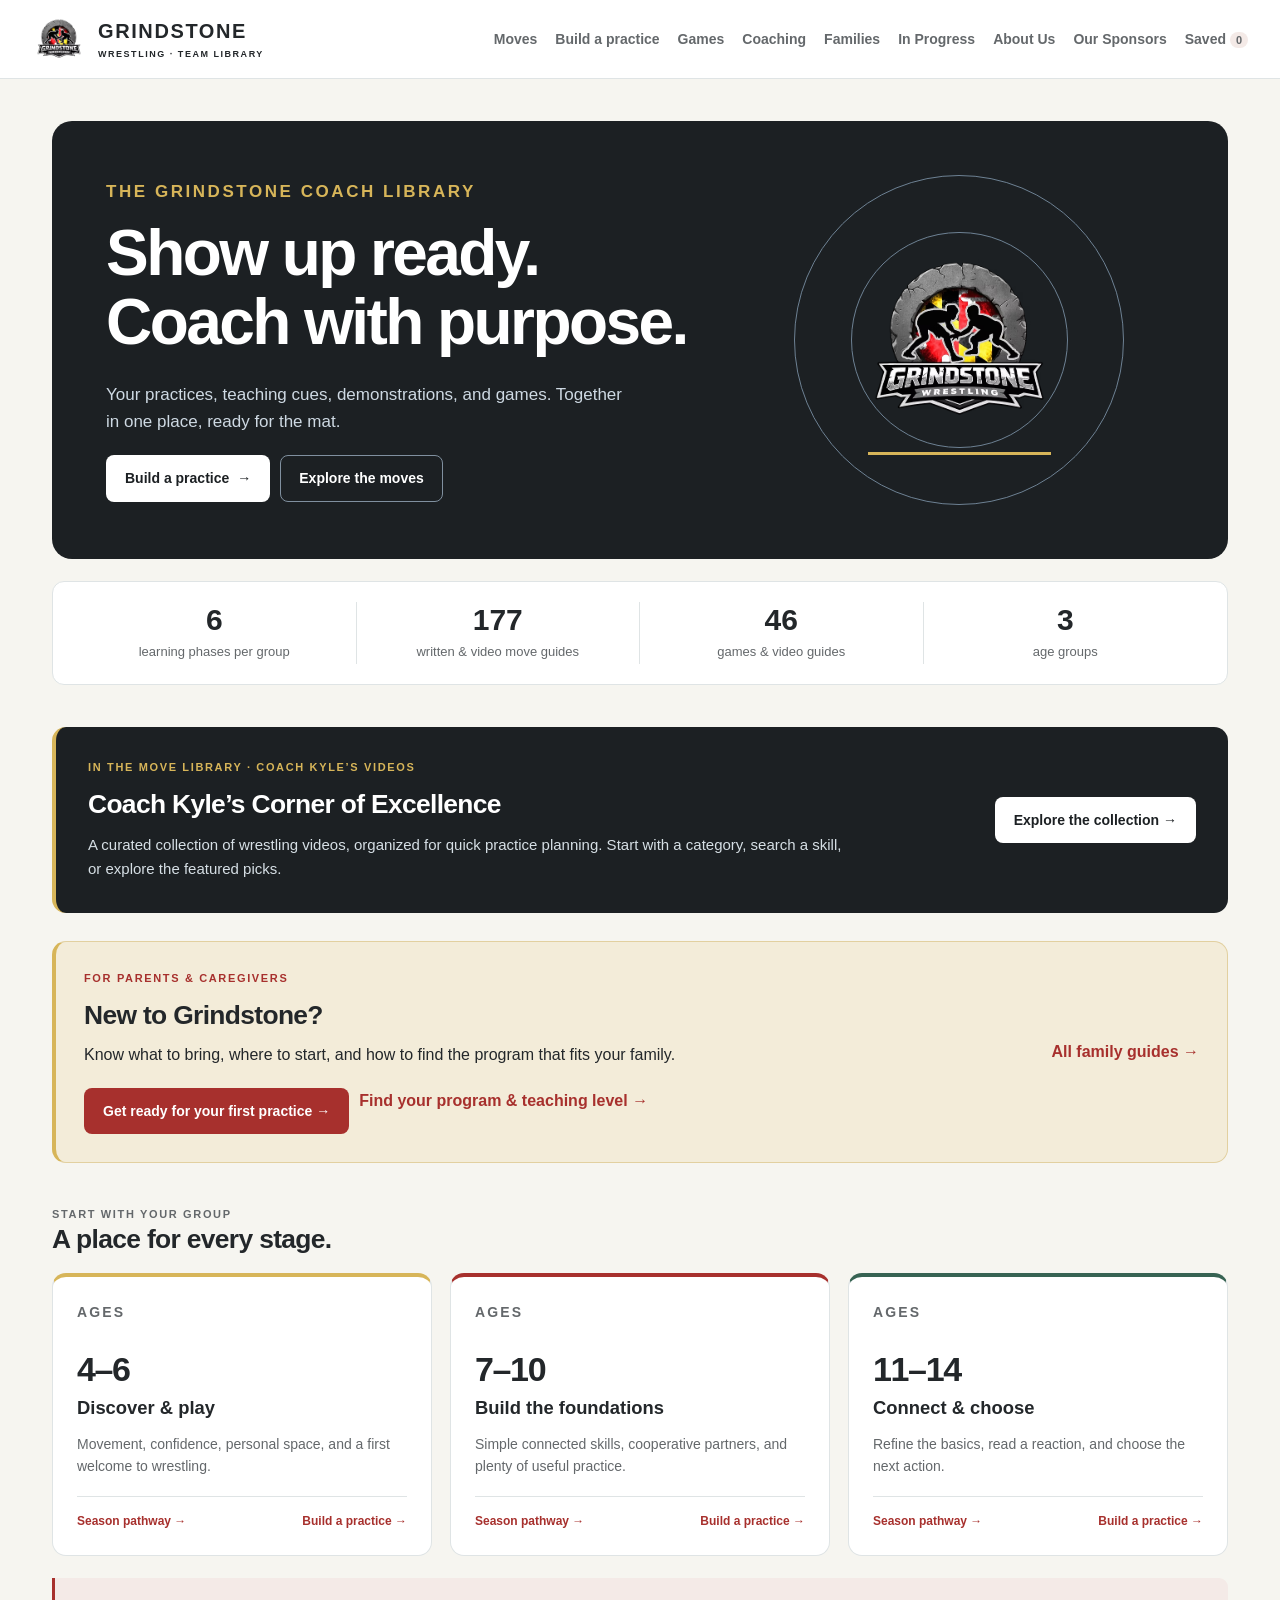
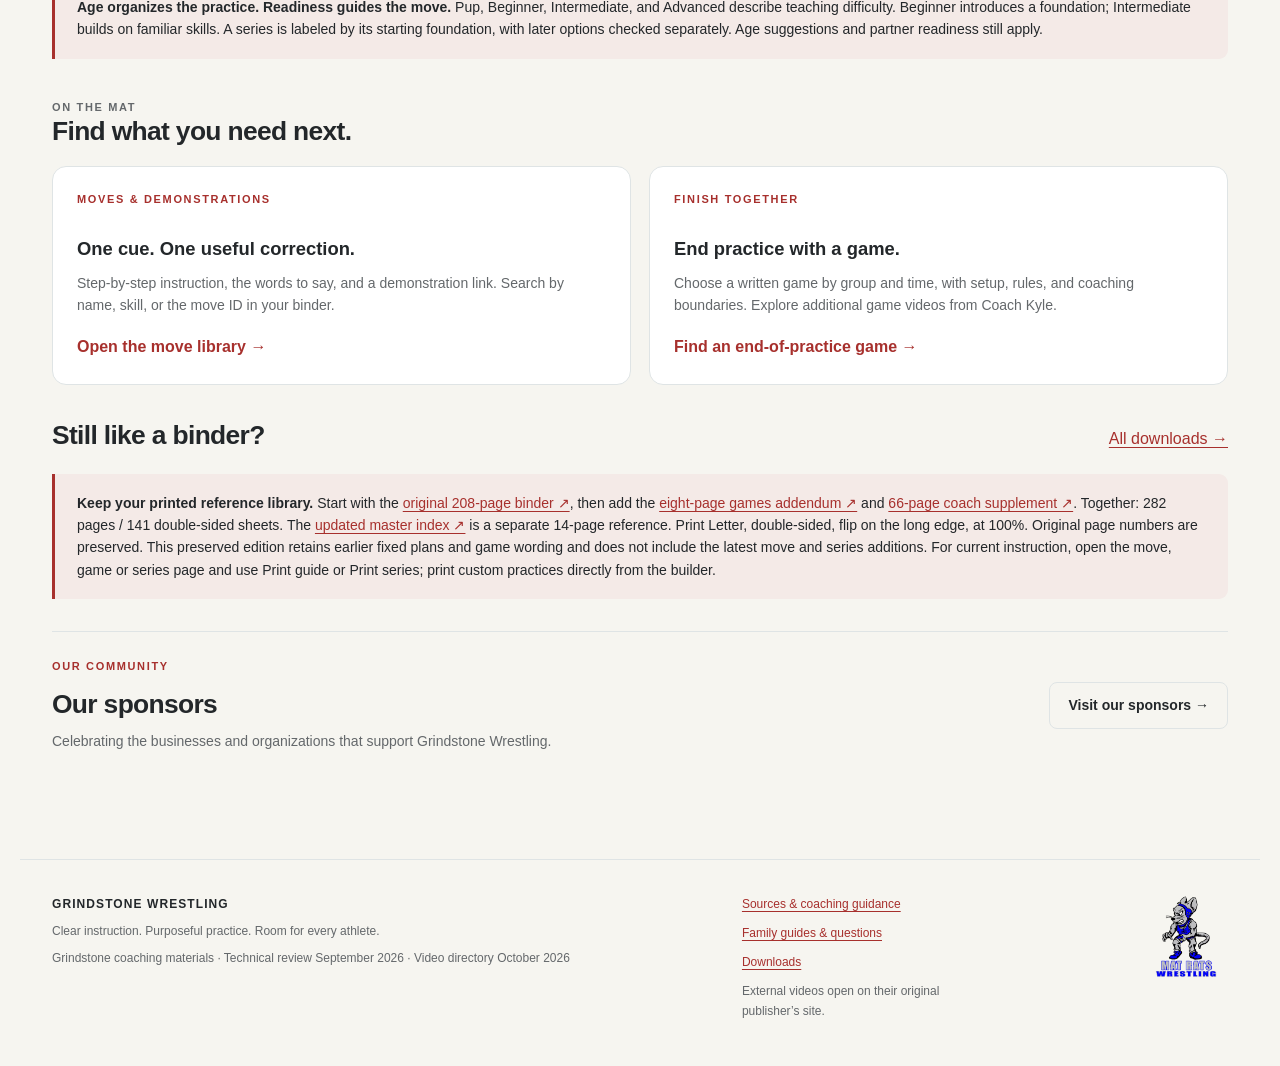
==== commit 754b1105: "Add reviewed reel references and double-leg clip" ====
--- a/index.html
+++ b/index.html
@@ -1,3 +1,3 @@
 <!doctype html>
-<html lang="en"><head><meta charset="utf-8"><meta name="viewport" content="width=device-width,initial-scale=1"><meta name="theme-color" content="#1c2023"><meta name="description" content="Grindstone Wrestling coaching library: a custom practice builder, season skill pathways, written move guides, games, Coach Kyle’s video collection, family guides, and printable resources."><title>Grindstone Wrestling | Team Library</title><link rel="icon" href="assets/grindstone-logo.png"><link rel="stylesheet" href="style.css?v=4ca89dc554951441"><link rel="stylesheet" href="practice-builder.css?v=85c6fc8cac04ddb3"><link rel="stylesheet" href="tracker.css?v=bd8558c9a87bf60a"><link rel="stylesheet" href="practice-weeks.css?v=9694ec90bd6e56fa"><link rel="stylesheet" href="practice-components.css?v=dddf33a0c3a20bec"><link rel="stylesheet" href="family-quickstart.css?v=2c8e341fd6655245"><link rel="stylesheet" href="family-layout.css?v=bd203a49f47d8bb0"><link rel="stylesheet" href="library-tags.css?v=df0f4c45fb83d7e5"><script defer src="data.js?v=37b17bb9caf6c334"></script><script defer src="game-video-fixes.js?v=f335a38151b17b1e"></script><script defer src="family-data.js?v=5dd23708ea738376"></script><script defer src="sponsors-data.js?v=70323e143d63f735"></script><script defer src="kyle-data.js?v=bf9dfcea213046a1"></script><script defer src="kyle-instruction-data.js?v=488860e9c0500130"></script><script defer src="coaches-data.js?v=f2b7b2a36d5d830c"></script><script defer src="video-additions.js?v=8f9f8f040dd5d085"></script><script defer src="game-guides-a.js?v=194e6e3c89135d4e"></script><script defer src="game-guides-b.js?v=dc04819654a781fb"></script><script defer src="game-guides-c.js?v=571a7c2d85ea2000"></script><script defer src="game-guide-library.js?v=3f4e80cde2b19f16"></script><script defer src="move-tags.js?v=8df71484b7c2ebd1"></script><script defer src="season-data.js?v=6328ae90b2279a3a"></script><script defer src="series-moves.js?v=9d34277285f79aff"></script><script defer src="series-bottom.js?v=211c71970cf83b44"></script><script defer src="series-neutral.js?v=f5ae047f15cb8068"></script><script defer src="series-top.js?v=e21d5e514ef16245"></script><script defer src="series-escapes.js?v=c2540f3968305f3a"></script><script defer src="series-foundation.js?v=773c4c048453532f"></script><script defer src="series-top-additions.js?v=112399aaa695e87b"></script><script defer src="series-neutral-additions.js?v=d6d6e8ee6f4bc394"></script><script defer src="series-ready-additions.js?v=670836607346fd11"></script><script defer src="series-neutral-next.js?v=6419f7ab7ae8ef12"></script><script defer src="series-top-next.js?v=fbc6a8b38094007c"></script><script defer src="series-defense-next.js?v=ac634275ea9de3e6"></script><script defer src="series-switch-next.js?v=a3baa597f721747b"></script><script defer src="series-western.js?v=d05718100fc098d5"></script><script defer src="series-navy.js?v=c7c18b15d5b59d89"></script><script defer src="series-leg-one.js?v=93b348d684274971"></script><script defer src="series-leg-two.js?v=3af195d7129bab5a"></script><script defer src="series-leg-escapes.js?v=046c237f5cfdb355"></script><script defer src="series-next-neutral.js?v=57aaafa769ca3c95"></script><script defer src="series-next-top.js?v=ea2548effbca03b0"></script><script defer src="series-next-bottom.js?v=51427c1d76f5232e"></script><script defer src="series-library.js?v=cf0efc7a5ab94d92"></script><script defer src="practice-frameworks.js?v=d27d1e3725abb699"></script><script defer src="pathway-data.js?v=190d50528b0abadd"></script><script defer src="series-expansion.js?v=b48f3c55fc962d6d"></script><script defer src="series-teaching-groups.js?v=dfc3ae0d0acf7b94"></script><script defer src="catalog-tags.js?v=659eaba0de85dfcf"></script><script defer src="skill-pathway.js?v=e6ef7c8a55eecb63"></script><script defer src="practice-weeks.js?v=5085e78011a995c0"></script><script defer src="practice-components.js?v=e50db696cb1d8d7a"></script><script defer src="practice-builder.js?v=e5116b4def14098e"></script><script defer src="tracker-config.js?v=cee72906b53d09b8"></script><script defer src="tracker-model.js?v=273b30e9f3ad718e"></script><script defer src="tracker-store.js?v=25a95aa0da11f5f2"></script><script defer src="tracker-ui.js?v=239043a65cdef3cd"></script><script defer src="in-progress-data.js?v=55751dc6cdb96efb"></script><script defer src="series-research-status.js?v=63956604ddf05722"></script><script defer src="in-progress.js?v=8600c8e338617196"></script><script defer src="move-reactions.js?v=f60d4e0e85b3307c"></script><script defer src="app.js?v=78ee411c33e94fb0"></script></head>
+<html lang="en"><head><meta charset="utf-8"><meta name="viewport" content="width=device-width,initial-scale=1"><meta name="theme-color" content="#1c2023"><meta name="description" content="Grindstone Wrestling coaching library: a custom practice builder, season skill pathways, written move guides, games, Coach Kyle’s video collection, family guides, and printable resources."><title>Grindstone Wrestling | Team Library</title><link rel="icon" href="assets/grindstone-logo.png"><link rel="stylesheet" href="style.css?v=e9e99c74885ca221"><link rel="stylesheet" href="practice-builder.css?v=f56f22c504c7f3aa"><link rel="stylesheet" href="tracker.css?v=02d3570e25719736"><link rel="stylesheet" href="practice-weeks.css?v=9694ec90bd6e56fa"><link rel="stylesheet" href="practice-components.css?v=dddf33a0c3a20bec"><link rel="stylesheet" href="family-quickstart.css?v=2c8e341fd6655245"><link rel="stylesheet" href="family-layout.css?v=bd203a49f47d8bb0"><link rel="stylesheet" href="library-tags.css?v=df0f4c45fb83d7e5"><script defer src="data.js?v=37b17bb9caf6c334"></script><script defer src="game-video-fixes.js?v=f335a38151b17b1e"></script><script defer src="family-data.js?v=5dd23708ea738376"></script><script defer src="sponsors-data.js?v=70323e143d63f735"></script><script defer src="kyle-data.js?v=bf9dfcea213046a1"></script><script defer src="kyle-instruction-data.js?v=488860e9c0500130"></script><script defer src="coaches-data.js?v=bc655c1a690c1363"></script><script defer src="video-additions.js?v=e44206271ff113ec"></script><script defer src="game-guides-a.js?v=194e6e3c89135d4e"></script><script defer src="game-guides-b.js?v=dc04819654a781fb"></script><script defer src="game-guides-c.js?v=571a7c2d85ea2000"></script><script defer src="game-guide-library.js?v=3f4e80cde2b19f16"></script><script defer src="move-tags.js?v=8df71484b7c2ebd1"></script><script defer src="season-data.js?v=6328ae90b2279a3a"></script><script defer src="series-moves.js?v=9d34277285f79aff"></script><script defer src="series-bottom.js?v=211c71970cf83b44"></script><script defer src="series-neutral.js?v=f5ae047f15cb8068"></script><script defer src="series-top.js?v=e21d5e514ef16245"></script><script defer src="series-escapes.js?v=c2540f3968305f3a"></script><script defer src="series-foundation.js?v=773c4c048453532f"></script><script defer src="series-top-additions.js?v=112399aaa695e87b"></script><script defer src="series-neutral-additions.js?v=d6d6e8ee6f4bc394"></script><script defer src="series-ready-additions.js?v=670836607346fd11"></script><script defer src="series-neutral-next.js?v=6419f7ab7ae8ef12"></script><script defer src="series-top-next.js?v=fbc6a8b38094007c"></script><script defer src="series-defense-next.js?v=ac634275ea9de3e6"></script><script defer src="series-switch-next.js?v=8ea3d017e13bd659"></script><script defer src="series-western.js?v=d05718100fc098d5"></script><script defer src="series-navy.js?v=c7c18b15d5b59d89"></script><script defer src="series-leg-one.js?v=93b348d684274971"></script><script defer src="series-leg-two.js?v=3af195d7129bab5a"></script><script defer src="series-leg-escapes.js?v=046c237f5cfdb355"></script><script defer src="series-next-neutral.js?v=57aaafa769ca3c95"></script><script defer src="series-next-top.js?v=ea2548effbca03b0"></script><script defer src="series-next-bottom.js?v=51427c1d76f5232e"></script><script defer src="series-library.js?v=cf0efc7a5ab94d92"></script><script defer src="practice-frameworks.js?v=d27d1e3725abb699"></script><script defer src="pathway-data.js?v=190d50528b0abadd"></script><script defer src="series-expansion.js?v=b48f3c55fc962d6d"></script><script defer src="series-teaching-groups.js?v=dfc3ae0d0acf7b94"></script><script defer src="catalog-tags.js?v=659eaba0de85dfcf"></script><script defer src="skill-pathway.js?v=e6ef7c8a55eecb63"></script><script defer src="practice-weeks.js?v=5085e78011a995c0"></script><script defer src="practice-components.js?v=e50db696cb1d8d7a"></script><script defer src="practice-builder.js?v=39ad0dc2fc9cb4e0"></script><script defer src="tracker-config.js?v=5b33965f2c52e6d8"></script><script defer src="tracker-model.js?v=273b30e9f3ad718e"></script><script defer src="tracker-store.js?v=8152e316406de3a3"></script><script defer src="practice-saved.js?v=a682e82f75a44dc5"></script><script defer src="tracker-ui.js?v=fe8bd5124e9dc92a"></script><script defer src="in-progress-data.js?v=a9716ffd914eb964"></script><script defer src="series-research-status.js?v=63956604ddf05722"></script><script defer src="in-progress.js?v=8600c8e338617196"></script><script defer src="move-reactions.js?v=f60d4e0e85b3307c"></script><script defer src="reel-additions.js?v=a79c51ded74938af"></script><script defer src="app.js?v=35077e34fe71106e"></script></head>
 <body><a class="skip" href="#main">Skip to content</a><header class="site-header"><div class="header-inner"><a class="brand" href="#home" aria-label="Grindstone wrestling library home"><img src="assets/grindstone-logo.png" alt="" width="54" height="54"><span>GRINDSTONE<small>WRESTLING · TEAM LIBRARY</small></span></a><button id="menu-toggle" class="menu-toggle" type="button" data-menu-toggle aria-expanded="false" aria-controls="site-navigation">Menu</button><nav id="site-navigation" aria-label="Main navigation" data-open="false"><a href="#moves">Moves</a><a href="#practices">Build a practice</a><a href="#games">Games</a><a href="#coaching">Coaching</a><a href="#families">Families</a><a href="#in-progress">In Progress</a><a href="#about">About Us</a><a href="#sponsors">Our Sponsors</a><a href="#saved" class="saved-nav" aria-label="Saved items">Saved <span id="saved-count">0</span></a></nav></div></header><main id="main" tabindex="-1"><p class="loading">Opening the coaching library…</p></main><noscript><div class="noscript"><h1>Grindstone Team Library</h1><p>Enable JavaScript to search the library, or use the complete printable collection.</p><a href="downloads/coaching-binder.pdf">Open the full coaching binder</a><p><a href="downloads/parent-guide.pdf">Open the family guide</a></p></div></noscript><footer><div><strong>GRINDSTONE WRESTLING</strong><p>Clear instruction. Purposeful practice. Room for every athlete.</p><p class="fine">Grindstone coaching materials · Technical review September 2026 · Video directory October 2026</p></div><div class="footer-links"><a href="#coaching">Sources & coaching guidance</a><a href="#families">Family guides & questions</a><a href="#downloads">Downloads</a><span>External videos open on their original publisher’s site.</span></div><img src="assets/mat-rats-logo.png" width="84" height="84" alt="Westminster Mat Rats"></footer><div id="toast" role="status" aria-live="polite"></div><script defer src="analytics.js?v=58530f305f972a01"></script></body></html>
--- a/style.css
+++ b/style.css
@@ -45,6 +45,7 @@
 @media print{.coach-card-portrait{height:120px;aspect-ratio:auto;margin-bottom:14px;background:#eee}.coach-card-portrait>.coach-monogram{width:74px;height:74px;border-color:#777;font-size:26px}}
 /* Supplementary practice videos stay attached to existing guides. */
 .variation-labels{margin:14px 0 0;padding-top:12px;border-top:1px solid var(--line);font-size:12px!important;line-height:1.55;color:var(--muted)}.variation-labels strong{color:var(--ink)}.practice-video-link{display:flex;justify-content:space-between;align-items:center;gap:20px;margin:-8px 0 28px;padding:0 4px}.practice-video-link p{max-width:720px;margin:0;color:var(--muted);font-size:14px}.practice-video-link a{flex-shrink:0}.practice-video-results{display:grid;gap:24px;max-width:960px}.practice-video-card{min-width:0;padding:25px;background:white;border:1px solid var(--line);border-radius:10px;scroll-margin-top:24px;overflow-wrap:anywhere}.practice-video-card h3{font-size:1.35rem;margin:14px 0 6px}.practice-video-card h4{font-size:1rem;margin:20px 0 10px}.practice-video-card p,.practice-video-card li,.practice-video-card dd{font-size:14px}.practice-video-card .practice-video-publisher{font-size:12px;color:var(--blue);font-weight:700}.practice-video-card .steps{padding-left:25px}.practice-video-card .steps li{margin-bottom:12px}.practice-adaptation{margin-top:22px}.practice-video-card details+details{margin-top:14px}.practice-video-card summary{line-height:1.5}.practice-video-ages{margin:0}.practice-video-ages>div{border-left:3px solid var(--gold);padding-left:14px;margin:16px 0}.practice-video-ages dt{font-weight:750;font-size:14px}.practice-video-ages dd{margin:5px 0 0}.practice-guide-links{border-top:1px solid var(--line);padding-top:18px;margin-top:20px}.practice-variations .practice-video-card{margin:20px 0}.practice-variations>.card-link{display:inline-block;margin-top:6px}.practice-video-card:focus-visible{outline:3px solid #b38114;outline-offset:4px}
+.shared-video-player{display:block;width:100%;max-width:720px;max-height:70vh;margin:14px 0 18px;background:#111;border-radius:8px}
 @media(max-width:720px){.practice-video-link{align-items:flex-start;flex-direction:column;gap:10px}.practice-video-card{padding:20px}.practice-variations.panel{padding:22px}.practice-variations .practice-video-card{padding:18px}.practice-video-card h3{font-size:1.2rem}}
 @media print{.practice-video-link{display:none}.practice-video-card{padding:12px;border-color:#aaa;break-inside:auto}.practice-video-card li,.practice-video-ages>div{break-inside:avoid}.practice-video-card a[href^=http]:after{content:" (" attr(href) ")";font-size:8pt}.practice-video-results{display:block}.practice-video-results>.practice-video-card{margin-bottom:20px}}
 
--- a/practice-builder.css
+++ b/practice-builder.css
@@ -203,28 +203,28 @@
 }
 @media print{
   .practice-tabs,.builder-tabs,.builder-no-print,.pathway-controls,.pathway-sources{display:none!important}
-  body:has(#practice-builder){background:white;color:black;font-size:10pt;line-height:1.35}
+  body:has(#practice-builder){background:white;color:black;font-size:10pt;line-height:1.25}
   body:has(#practice-builder) .site-header,body:has(#practice-builder)>footer,body:has(#practice-builder) #toast{display:none!important}
   body:has(#practice-builder) main{max-width:none;margin:0;padding:0}
   .practice-builder>:not(.builder-print-sheet){display:none!important}
-  .builder-print-sheet{display:block!important;color:black;font-size:10pt;line-height:1.4}
-  .builder-print-sheet h1{font-size:23pt;line-height:1.15;margin:0 0 8pt;letter-spacing:-.02em;max-width:none}
-  .builder-print-sheet h2{font-size:13pt;margin:0 0 7pt;line-height:1.25}
-  .builder-print-sheet h3{font-size:11pt;margin:0 0 5pt;line-height:1.3}
-  .builder-print-sheet :where(p,li){font-size:10pt;line-height:1.4;orphans:3;widows:3;margin-bottom:6pt}
-  .builder-print-sheet .eyebrow{font-size:8pt;color:#333;letter-spacing:.12em;margin-bottom:8pt}
+  .builder-print-sheet{display:block!important;color:black;font-size:10pt;line-height:1.25;page:grindstone-practice}
+  .builder-print-sheet h1{font-size:17pt;line-height:1.15;margin:0 0 4pt;letter-spacing:-.02em;max-width:none}
+  .builder-print-sheet h2{font-size:11.5pt;margin:0 0 3pt;line-height:1.2}
+  .builder-print-sheet h3{font-size:10.5pt;margin:4pt 0 2pt;line-height:1.2}
+  .builder-print-sheet :where(p,li){font-size:10pt;line-height:1.25;orphans:2;widows:2;margin:0 0 2.5pt}
+  .builder-print-sheet .eyebrow{font-size:8pt;color:#333;letter-spacing:.08em;margin-bottom:3pt}
   .builder-print-sheet :where(a,a:visited){color:black;text-decoration:none}
   .builder-print-sheet a[href]:after{content:none!important}
-  .builder-print-sheet>header,.builder-print-sheet>.builder-print-meta{border-bottom:2pt solid #333;padding-bottom:11pt;margin-bottom:13pt;break-inside:avoid}
-  .builder-print-sheet .builder-print-meta{font-size:9pt;line-height:1.45}
-  .builder-print-sheet .builder-print-meta p{margin-bottom:4pt}
-  .builder-print-block{padding:10pt 0;border-bottom:.5pt solid #aaa;break-inside:avoid;page-break-inside:avoid}
-  .builder-print-block>header{display:flex;align-items:baseline;justify-content:space-between;gap:12pt;margin:0 0 6pt}
+  .builder-print-sheet>header,.builder-print-sheet>.builder-print-meta{border-bottom:.75pt solid #555;padding-bottom:5pt;margin-bottom:5pt;break-inside:auto}
+  .builder-print-sheet .builder-print-meta{font-size:10pt;line-height:1.25}
+  .builder-print-sheet .builder-print-meta p{margin:0 0 2pt}
+  .builder-print-block{padding:5pt 0 4pt;border-bottom:.5pt solid #aaa;break-inside:auto;page-break-inside:auto}
+  .builder-print-block>header{display:flex;align-items:baseline;justify-content:space-between;gap:8pt;margin:0 0 3pt}
   .builder-print-block>header h2,.builder-print-block>header h3{margin:0;flex:1}
   .builder-print-block>header :where(span,small,p){font-size:9pt;font-weight:700;margin:0;white-space:nowrap}
-  .builder-print-block :where(ul,ol){padding-left:17pt;margin:6pt 0}
-  .builder-print-block li{break-inside:avoid;margin-bottom:4pt}
-  .builder-print-sheet .builder-print-notes{border-top:1pt solid #555;padding-top:11pt;margin-top:16pt;break-inside:avoid;white-space:pre-wrap}
+  .builder-print-block :where(ul,ol){padding-left:15pt;margin:3pt 0}
+  .builder-print-block li{break-inside:auto;page-break-inside:auto;margin-bottom:1.5pt}
+  .builder-print-sheet .builder-print-notes{border-top:1pt solid #555;padding-top:5pt;margin-top:6pt;break-inside:auto;white-space:pre-wrap}
   .builder-print-sheet .fine{font-size:8pt;color:#333}
   .pathway-overview{background:white;color:black;border:1px solid #aaa;padding:14pt;break-inside:avoid}
   .pathway-overview :where(p,a,.eyebrow){color:black}.pathway-overview h2{font-size:17pt}
@@ -278,8 +278,8 @@
 .practice-builder button[data-action=print]{background:var(--navy);color:white;border-color:var(--navy)}
 .practice-builder button[data-action=print]:hover:not(:disabled){background:#353d42;color:white;border-color:#353d42}
 @media print{
-  .builder-print-sheet>footer{display:block!important;max-width:none;margin-top:16pt;padding:8pt 0 0;border-top:.5pt solid #aaa;font-size:8pt;color:#333}
-  .builder-print-sheet>section{margin-top:15pt;break-inside:avoid}
+  .builder-print-sheet>footer{display:block!important;max-width:none;margin-top:6pt;padding:4pt 0 0;border-top:.5pt solid #aaa;font-size:8pt;color:#333}
+  .builder-print-sheet>section{margin-top:6pt;break-inside:auto}
   .builder-print-block h2 small{font-size:9pt;font-weight:400;white-space:nowrap}
 }
 /* Six learning phases and nested activity cards match the pathway renderer. */
@@ -371,3 +371,25 @@
 .practice-builder .builder-unfilled-warning button{background:#fff;border-color:#c59b43;color:#543d12;white-space:normal;text-align:left}
 @media(max-width:600px){.builder-unfilled-warning ul{display:block}.builder-unfilled-warning li+li{margin-top:7px}.builder-unfilled-warning li button{width:100%}}
 @media print{.builder-unfilled-warning{background:white!important;color:black!important;border:1pt solid black;border-left:3pt solid black;padding:7pt;font-size:9pt;break-inside:avoid}.builder-unfilled-warning>strong{font-size:10pt}.builder-unfilled-warning ul{display:block;list-style:disc;padding-left:15pt;margin-top:5pt}.builder-unfilled-warning p{margin:4pt 0}}
+
+/* Shared practice picker and explicit save-back context. */
+.builder-shared{border:1px solid var(--border,#ccc);border-radius:12px;padding:1rem;margin:1rem 0;background:var(--surface,#fff)}
+.builder-shared h2{margin-top:0}.builder-shared-fields{display:grid;grid-template-columns:repeat(auto-fit,minmax(180px,1fr));gap:.75rem;margin:.75rem 0}.builder-shared label{display:flex;flex-direction:column;gap:.35rem;min-width:0}.builder-shared input,.builder-shared select,.builder-shared textarea{width:100%;max-width:100%;min-width:0;box-sizing:border-box}.builder-shared-edit,.builder-shared-confirm{border-left:4px solid #d9a441;padding:.75rem;margin-top:1rem;background:#f9f5eb;color:#222}.builder-shared-error{color:#8b2323;font-weight:600}.builder-shared button{min-height:44px}.builder-shared summary{cursor:pointer;min-height:44px;align-content:center}.builder-shared .builder-actions{flex-wrap:wrap}@media(max-width:600px){.builder-shared-fields{grid-template-columns:1fr}.builder-shared .builder-actions button{flex:1 1 100%;white-space:normal}.builder-shared{padding:.75rem}}
+
+/* Print sheets may flow across pages; a whole activity is not a page-sized card. */
+@page grindstone-practice{margin:.45in .5in}
+@media print{
+  .builder-print-sheet :where(h1,h2,h3,h4,h5,summary){break-after:avoid;page-break-after:avoid}
+  .builder-print-sheet :where(h4,h5){font-size:10pt;line-height:1.2;margin:4pt 0 2pt}
+  .builder-print-sheet .component-print{font-size:10pt;line-height:1.25;margin:4pt 0 0}
+  .builder-print-sheet :where(article,section,details,p,ul,ol){break-inside:auto;page-break-inside:auto;max-height:none;overflow:visible}
+  .builder-print-sheet .component-print :where(.component-activity,.component-guide,.component-station-print){break-inside:auto;page-break-inside:auto;padding:4pt 0;margin:4pt 0;border-radius:0;background:white}
+  .builder-print-sheet .component-print :where(p,li){font-size:10pt;line-height:1.25;margin:0 0 2.5pt;orphans:2;widows:2}
+  .builder-print-sheet .component-print :where(ul,ol){margin:3pt 0;padding-left:15pt}
+  .builder-print-sheet .component-print :where(.component-timing,.component-shared-time){break-inside:auto;padding:4pt;margin:4pt 0}
+  .builder-print-sheet .component-print :where(.component-activities,.component-links){margin:4pt 0}
+  .builder-print-sheet .builder-print-handoff p{break-inside:auto;page-break-inside:auto}
+  .builder-print-sheet .builder-unfilled-warning{break-inside:auto;padding:5pt;margin:4pt 0}
+}
+
+@media print{body:has(#practice-builder)>:not(main){display:none!important}}
--- a/tracker.css
+++ b/tracker.css
@@ -115,3 +115,48 @@
 .tracker-history li p{margin:5px 0 8px}
 @media(max-width:800px){.tracker-card-grid{grid-template-columns:1fr}.tracker-section-heading>div{min-width:0;flex-basis:100%}.tracker-panel,.tracker-editor,.tracker-history{padding:20px}.tracker-skill-options{grid-template-columns:1fr}.tracker-section-heading{gap:14px}}
 @media(max-width:560px){.tracker-heading .page-title{font-size:15px}.tracker-groups{display:grid;grid-template-columns:1fr 1fr;gap:7px}.tracker-groups button{max-width:none;min-width:0}.tracker-views{display:grid;grid-template-columns:1fr;gap:6px}.tracker-toolbar{align-items:stretch;gap:10px}.tracker-toolbar form{width:100%}.tracker-toolbar .tracker-actions{margin:5px 0}.tracker-toolbar .tracker-actions>*{flex:1}.tracker-panel,.tracker-editor,.tracker-history{padding:16px;margin:18px 0}.tracker-form-grid{grid-template-columns:1fr;gap:14px}.tracker-wide{grid-column:auto}.tracker-section-heading h2{font-size:1.3rem}.tracker-section-heading>button{width:100%}.tracker-session{padding:15px}.tracker-card-heading{gap:10px}.tracker-date{font-size:12px}.tracker-details{gap:12px}.tracker-session .tracker-actions{display:grid;grid-template-columns:1fr 1fr}.tracker-session .tracker-actions .tracker-primary{grid-column:1/-1}.tracker-editor form>.tracker-actions{display:grid;grid-template-columns:1fr;width:100%}.tracker-coverage-table table,.tracker-coverage-table tbody,.tracker-coverage-table tr,.tracker-coverage-table th,.tracker-coverage-table td{display:block;width:100%}.tracker-coverage-table thead{position:absolute;width:1px;height:1px;margin:-1px;padding:0;overflow:hidden;clip:rect(0,0,0,0)}.tracker-coverage-table tbody th{width:100%;border-bottom:none;background:#f3f6f2;padding:12px}.tracker-coverage-table tr{border:1px solid var(--tracker-line);border-radius:8px;overflow:hidden;margin-bottom:12px}.tracker-coverage-table td{display:flex;gap:10px;justify-content:space-between;font-size:13px;padding:10px 12px}.tracker-coverage-table td::before{content:attr(data-label);font-size:12px;color:var(--muted);font-weight:600;flex-shrink:0}.tracker-coverage-table td:last-child{border-bottom:none}.tracker-picker{padding:13px}.tracker-manual-skill{flex-wrap:wrap}.tracker-manual-skill>label{flex-basis:100%}.tracker-manual-skill>button{width:100%}.tracker-mode{padding:12px 14px}.tracker-progress{padding:12px 14px}.tracker-actions>button{max-width:100%}}
+
+/* Read-only plan snapshots share tracker data, not the browser's editable draft. */
+.plans-filters{display:grid;grid-template-columns:repeat(3,minmax(0,1fr));gap:14px;align-items:end;margin:24px 0}
+.plans-filters .plans-search{grid-column:span 2}
+.plans-filters>button{min-height:46px}
+.plans-navigation{margin-bottom:22px}
+.plans-archive-info{margin:18px 0;border:1px solid var(--tracker-line);border-radius:8px;padding:12px 16px;font-size:14px;line-height:1.6}
+.plans-archive-info>summary{cursor:pointer;min-height:32px;font-weight:700}
+.plans-archive-info p:last-child{margin-bottom:0}
+.plans-results>h2{font-size:1.4rem;margin-top:0}
+.tracker-confirmed-skills{border-left:3px solid #378666;padding:12px 16px;margin:18px 0;background:#eef7f0}
+.tracker-confirmed-skills>h3{margin-top:0;font-size:1.1rem}
+.tracker-snapshot-steps{padding-left:24px}
+.tracker-print-sheet{display:none}
+@media(max-width:560px){.plans-filters{grid-template-columns:1fr 1fr;gap:12px}.plans-filters>label:nth-child(3),.plans-filters .plans-search,.plans-filters>button{grid-column:1/-1}.plans-navigation>*{flex:1;text-align:center}.practice-plans .tracker-card-heading{flex-wrap:wrap}.practice-plans .tracker-date{text-align:left;flex-basis:100%;margin-bottom:12px}.tracker-plan-view>.tracker-actions>*{flex-basis:100%;text-align:center}.tracker-plan-view>.tracker-section-heading>.button{width:100%}}
+@media print{
+  body:has(.tracker-print-sheet[data-ready=true]) .site-header,body:has(.tracker-print-sheet[data-ready=true])>footer,body:has(.tracker-print-sheet[data-ready=true]) #toast,body:has(.tracker-print-sheet[data-ready=true]) .skip{display:none!important}
+  body:has(.tracker-print-sheet[data-ready=true]) main{max-width:none;margin:0;padding:0}
+  .practice-tracker:has(.tracker-print-sheet[data-ready=true])>:not(.tracker-print-sheet){display:none!important}
+  .tracker-print-sheet[data-ready=true]{display:block!important;color:#000;font:10pt/1.25 system-ui,sans-serif;page:grindstone-practice}
+  .tracker-print-sheet .tracker-editor{border:0;padding:0;margin:0;background:white}
+  .tracker-print-sheet h1{font-size:17pt;line-height:1.15;margin:0 0 4pt}
+  .tracker-print-sheet h2{font-size:12pt;line-height:1.2;margin:5pt 0 3pt}
+  .tracker-print-sheet h3{font-size:11pt;line-height:1.2;margin:4pt 0 2pt}
+  .tracker-print-sheet :where(h4,h5){font-size:10pt;line-height:1.2;margin:4pt 0 2pt}
+  .tracker-print-sheet .tracker-plan-view :where(p,li,.tracker-fine){font-size:10pt;line-height:1.25;color:#000;orphans:2;widows:2;margin:0 0 2.5pt}
+  .tracker-print-sheet :where(h1,h2,h3,h4,h5,summary){break-after:avoid;page-break-after:avoid}
+  .tracker-print-sheet :where(article,section,details,p,ul,ol,li){break-inside:auto;page-break-inside:auto;max-height:none;overflow:visible}
+  .tracker-print-sheet .tracker-section-heading{display:block;margin:0 0 5pt;gap:0}
+  .tracker-print-sheet .tracker-section-heading .eyebrow{font-size:8pt;line-height:1.2;margin:0 0 3pt}
+  .tracker-print-sheet .tracker-section-heading :where(h2,h3){font-size:12pt;line-height:1.2;margin:0 0 3pt}
+  .tracker-print-sheet .tracker-snapshot-activity{border:0;border-top:.5pt solid #aaa;border-radius:0;padding:4pt 0;margin:4pt 0;background:white}
+  .tracker-print-sheet :where(.tracker-snapshot-components,.tracker-snapshot-series){margin:5pt 0}
+  .tracker-print-sheet .tracker-snapshot-guide{padding:3pt 0;margin:3pt 0;border-top:.5pt solid #bbb}
+  .tracker-print-sheet .tracker-snapshot-guide>summary{font-size:10pt;line-height:1.25;min-height:0;margin:0 0 3pt}
+  .tracker-print-sheet :where(.tracker-confirmed-skills,.tracker-plan-summary){background:white;border-left:0;border-radius:0;padding:4pt 0;margin:4pt 0}
+  .tracker-print-sheet .tracker-plan-blocks{padding-left:15pt;margin:4pt 0}
+  .tracker-print-sheet .tracker-plan-blocks>li{break-inside:auto;page-break-inside:auto;padding:5pt 0 4pt;margin:0;border-bottom:.5pt solid #aaa}
+  .tracker-print-sheet .tracker-plan-blocks :where(ol,ul){padding-left:15pt;margin:3pt 0}
+  .tracker-print-sheet .tracker-snapshot-steps{padding-left:15pt;margin:3pt 0}
+  .tracker-print-sheet :where(a,a:visited){color:#000}
+  .tracker-print-sheet a[href]:after{content:none!important}
+}
+
+@media print{body:has(.tracker-print-sheet[data-ready=true])>:not(main){display:none!important}}
